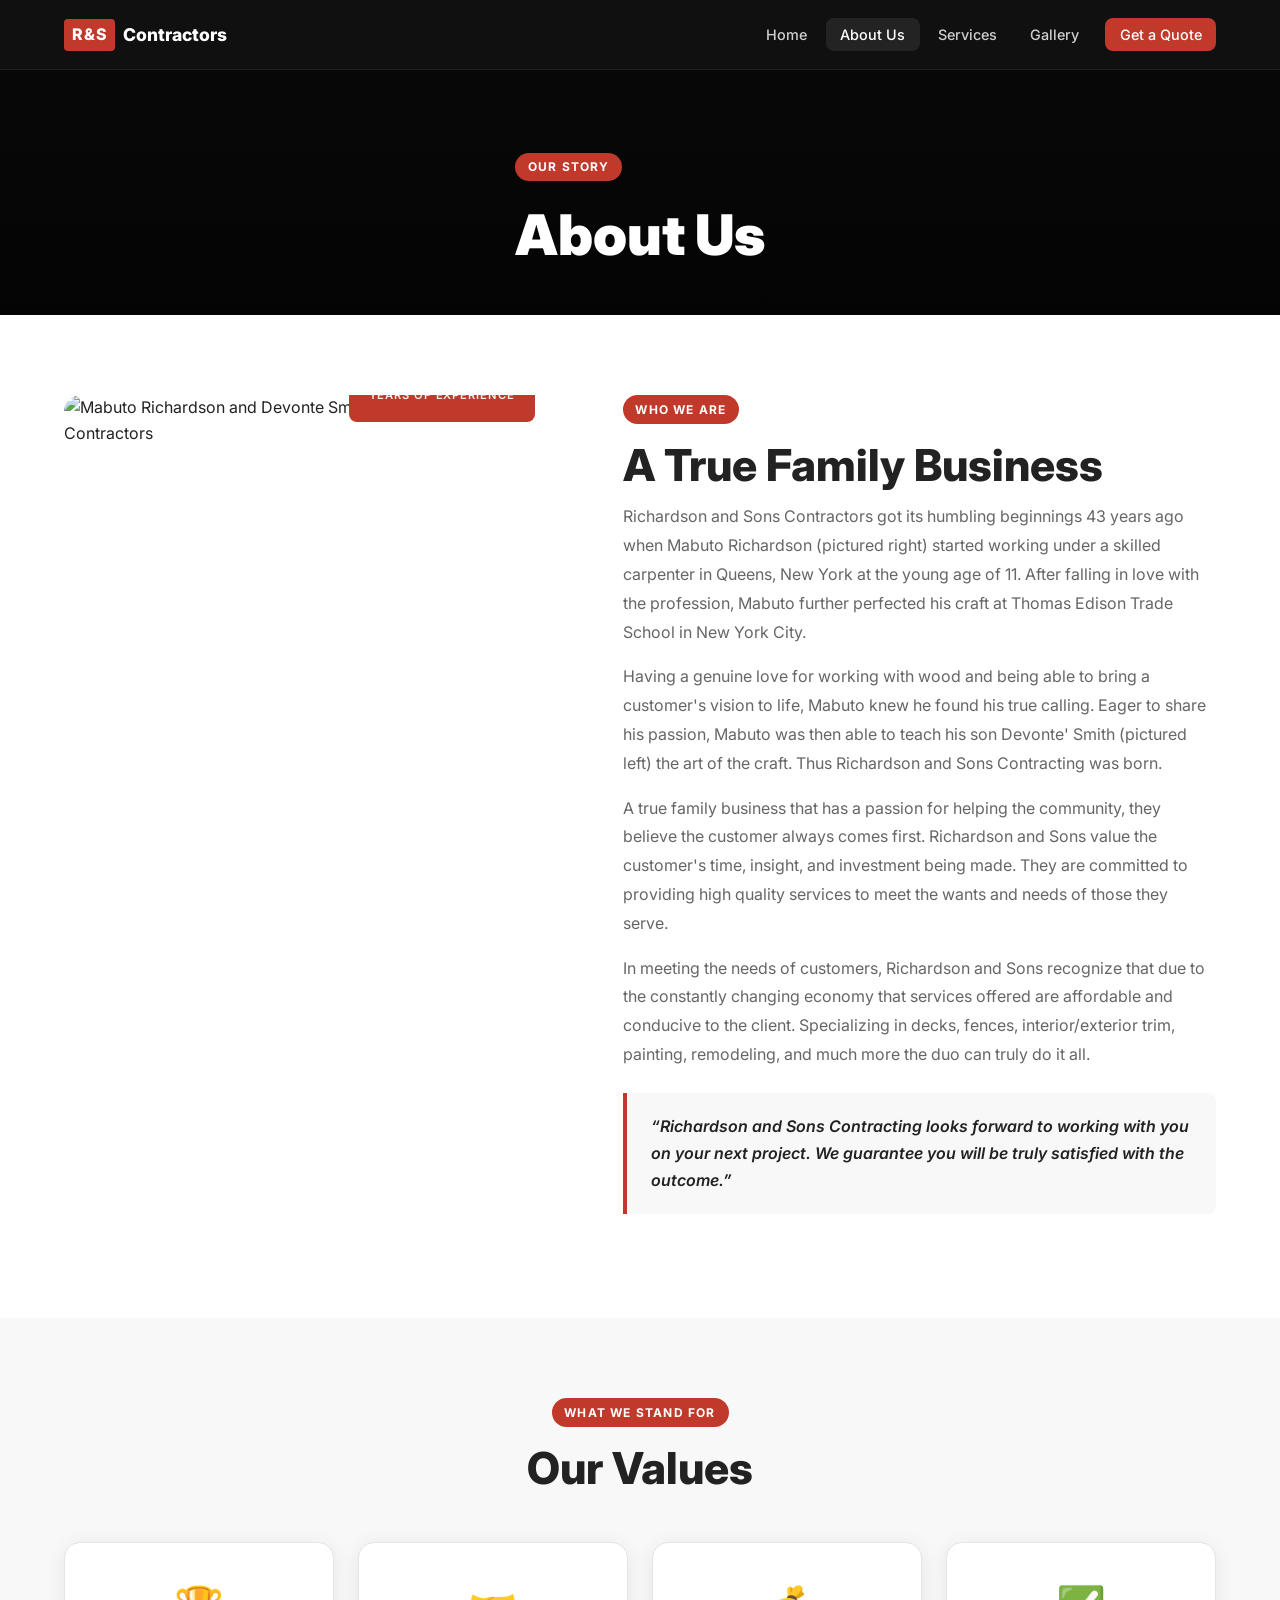
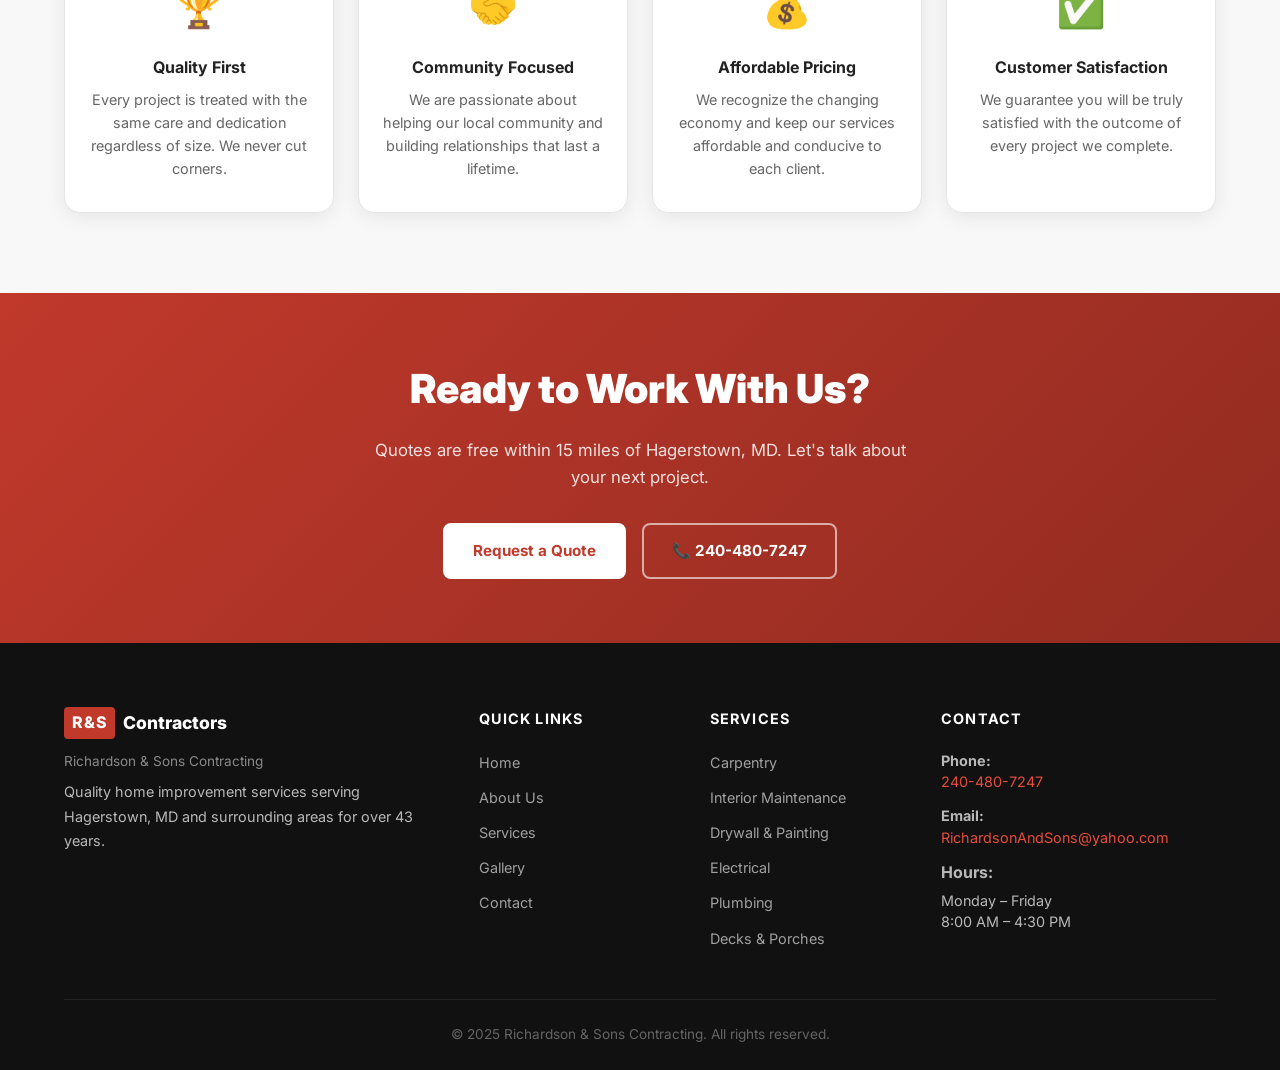
==== about.html @ 8975c7f4 "Add files via upload" ====
<!DOCTYPE html>
<html lang="en">
<head>
  <meta charset="UTF-8">
  <meta name="viewport" content="width=device-width, initial-scale=1.0">
  <meta name="description" content="Learn about Richardson & Sons Contractors - 43 years of trusted craftsmanship in Hagerstown, MD.">
  <title>About Us | Richardson & Sons Contractors</title>
  <link rel="stylesheet" href="css/style.css">
  <link rel="preconnect" href="https://fonts.googleapis.com">
  <link rel="preconnect" href="https://fonts.gstatic.com" crossorigin>
  <link href="https://fonts.googleapis.com/css2?family=Inter:wght@400;500;600;700;800;900&display=swap" rel="stylesheet">
</head>
<body>

  <header class="header" id="header">
    <nav class="nav container">
      <a href="index.html" class="nav__logo">
        <span class="logo-rs">R&amp;S</span>
        <span class="logo-text">Contractors</span>
      </a>
      <ul class="nav__menu" id="nav-menu">
        <li><a href="index.html" class="nav__link">Home</a></li>
        <li><a href="about.html" class="nav__link active">About Us</a></li>
        <li><a href="services.html" class="nav__link">Services</a></li>
        <li><a href="gallery.html" class="nav__link">Gallery</a></li>
        <li><a href="contact.html" class="nav__link nav__cta">Get a Quote</a></li>
      </ul>
      <button class="nav__hamburger" id="nav-toggle" aria-label="Toggle menu">
        <span></span><span></span><span></span>
      </button>
    </nav>
  </header>

  <!-- Page Hero -->
  <section class="page-hero">
    <div class="page-hero__overlay"></div>
    <div class="page-hero__content container">
      <span class="section__tag">Our Story</span>
      <h1 class="page-hero__title">About Us</h1>
    </div>
  </section>

  <!-- About Content -->
  <section class="about section">
    <div class="container">
      <div class="about__grid">
        <div class="about__image-col">
          <div class="about__image-wrapper">
            <img src="images/team.jpg" alt="Mabuto Richardson and Devonte Smith - Richardson & Sons Contractors" loading="lazy">
            <div class="about__image-badge">
              <span class="badge__number">43+</span>
              <span class="badge__label">Years of Experience</span>
            </div>
          </div>
        </div>
        <div class="about__content-col">
          <span class="section__tag">Who We Are</span>
          <h2 class="section__title">A True Family Business</h2>
          <p>Richardson and Sons Contractors got its humbling beginnings 43 years ago when Mabuto Richardson (pictured right) started working under a skilled carpenter in Queens, New York at the young age of 11. After falling in love with the profession, Mabuto further perfected his craft at Thomas Edison Trade School in New York City.</p>
          <p>Having a genuine love for working with wood and being able to bring a customer's vision to life, Mabuto knew he found his true calling. Eager to share his passion, Mabuto was then able to teach his son Devonte' Smith (pictured left) the art of the craft. Thus Richardson and Sons Contracting was born.</p>
          <p>A true family business that has a passion for helping the community, they believe the customer always comes first. Richardson and Sons value the customer's time, insight, and investment being made. They are committed to providing high quality services to meet the wants and needs of those they serve.</p>
          <p>In meeting the needs of customers, Richardson and Sons recognize that due to the constantly changing economy that services offered are affordable and conducive to the client. Specializing in decks, fences, interior/exterior trim, painting, remodeling, and much more the duo can truly do it all.</p>
          <blockquote class="about__quote">
            &ldquo;Richardson and Sons Contracting looks forward to working with you on your next project. We guarantee you will be truly satisfied with the outcome.&rdquo;
          </blockquote>
        </div>
      </div>
    </div>
  </section>

  <!-- Values -->
  <section class="values section section--light">
    <div class="container">
      <div class="section__header">
        <span class="section__tag">What We Stand For</span>
        <h2 class="section__title">Our Values</h2>
      </div>
      <div class="values__grid">
        <div class="value-card">
          <div class="value-card__icon">🏆</div>
          <h3>Quality First</h3>
          <p>Every project is treated with the same care and dedication regardless of size. We never cut corners.</p>
        </div>
        <div class="value-card">
          <div class="value-card__icon">🤝</div>
          <h3>Community Focused</h3>
          <p>We are passionate about helping our local community and building relationships that last a lifetime.</p>
        </div>
        <div class="value-card">
          <div class="value-card__icon">💰</div>
          <h3>Affordable Pricing</h3>
          <p>We recognize the changing economy and keep our services affordable and conducive to each client.</p>
        </div>
        <div class="value-card">
          <div class="value-card__icon">✅</div>
          <h3>Customer Satisfaction</h3>
          <p>We guarantee you will be truly satisfied with the outcome of every project we complete.</p>
        </div>
      </div>
    </div>
  </section>

  <!-- CTA Banner -->
  <section class="cta-banner">
    <div class="container">
      <div class="cta-banner__content">
        <h2 class="cta-banner__title">Ready to Work With Us?</h2>
        <p class="cta-banner__text">Quotes are free within 15 miles of Hagerstown, MD. Let's talk about your next project.</p>
        <div class="cta-banner__actions">
          <a href="contact.html" class="btn btn--white">Request a Quote</a>
          <a href="tel:2404807247" class="btn btn--outline-white">📞 240-480-7247</a>
        </div>
      </div>
    </div>
  </section>

  <footer class="footer">
    <div class="container">
      <div class="footer__grid">
        <div class="footer__brand">
          <a href="index.html" class="nav__logo">
            <span class="logo-rs">R&amp;S</span>
            <span class="logo-text">Contractors</span>
          </a>
          <p class="footer__tagline">Richardson &amp; Sons Contracting</p>
          <p class="footer__desc">Quality home improvement services serving Hagerstown, MD and surrounding areas for over 43 years.</p>
        </div>
        <div class="footer__nav">
          <h4 class="footer__heading">Quick Links</h4>
          <ul>
            <li><a href="index.html">Home</a></li>
            <li><a href="about.html">About Us</a></li>
            <li><a href="services.html">Services</a></li>
            <li><a href="gallery.html">Gallery</a></li>
            <li><a href="contact.html">Contact</a></li>
          </ul>
        </div>
        <div class="footer__services">
          <h4 class="footer__heading">Services</h4>
          <ul>
            <li><a href="services.html#carpentry">Carpentry</a></li>
            <li><a href="services.html#interior">Interior Maintenance</a></li>
            <li><a href="services.html#drywall">Drywall &amp; Painting</a></li>
            <li><a href="services.html#electrical">Electrical</a></li>
            <li><a href="services.html#plumbing">Plumbing</a></li>
            <li><a href="services.html#decks">Decks &amp; Porches</a></li>
          </ul>
        </div>
        <div class="footer__contact">
          <h4 class="footer__heading">Contact</h4>
          <p><strong>Phone:</strong><br><a href="tel:2404807247">240-480-7247</a></p>
          <p><strong>Email:</strong><br><a href="mailto:RichardsonAndSons@yahoo.com">RichardsonAndSons@yahoo.com</a></p>
          <div class="footer__hours">
            <strong>Hours:</strong>
            <p>Monday – Friday<br>8:00 AM – 4:30 PM</p>
          </div>
        </div>
      </div>
      <div class="footer__bottom">
        <p>&copy; 2025 Richardson &amp; Sons Contracting. All rights reserved.</p>
      </div>
    </div>
  </footer>

  <script src="js/main.js"></script>
</body>
</html>
---- css/style.css ----
/* =============================
   R&S Contractors - Main Styles
   ============================= */

/* --- Reset & Base --- */
*, *::before, *::after { box-sizing: border-box; margin: 0; padding: 0; }

:root {
  --color-primary: #c0392b;
  --color-primary-dark: #922b21;
  --color-primary-light: #e74c3c;
  --color-dark: #111111;
  --color-dark-2: #1a1a1a;
  --color-dark-3: #222222;
  --color-mid: #444444;
  --color-light: #f8f8f8;
  --color-white: #ffffff;
  --color-text: #222222;
  --color-text-muted: #666666;
  --color-border: #e5e5e5;
  --font: 'Inter', system-ui, -apple-system, sans-serif;
  --radius: 8px;
  --radius-lg: 16px;
  --shadow: 0 4px 20px rgba(0,0,0,0.08);
  --shadow-lg: 0 8px 40px rgba(0,0,0,0.15);
  --transition: 0.25s ease;
  --container: 1200px;
  --nav-height: 70px;
}

html { scroll-behavior: smooth; font-size: 16px; }

body {
  font-family: var(--font);
  color: var(--color-text);
  background: var(--color-white);
  line-height: 1.6;
  overflow-x: hidden;
}

img { max-width: 100%; height: auto; display: block; }
a { color: inherit; text-decoration: none; }
ul { list-style: none; }

/* --- Container --- */
.container {
  max-width: var(--container);
  margin: 0 auto;
  padding: 0 1.5rem;
}

/* --- Sections --- */
.section { padding: 5rem 0; }
.section--dark { background: var(--color-dark); color: var(--color-white); }
.section--light { background: var(--color-light); }

.section__header { text-align: center; margin-bottom: 3rem; }
.section__tag {
  display: inline-block;
  background: var(--color-primary);
  color: white;
  font-size: 0.75rem;
  font-weight: 700;
  text-transform: uppercase;
  letter-spacing: 0.1em;
  padding: 0.3rem 0.8rem;
  border-radius: 100px;
  margin-bottom: 1rem;
}
.section__title {
  font-size: clamp(1.75rem, 4vw, 2.75rem);
  font-weight: 800;
  line-height: 1.15;
  margin-bottom: 0.75rem;
}
.section--dark .section__title { color: var(--color-white); }
.section__subtitle {
  font-size: 1.1rem;
  color: var(--color-text-muted);
  max-width: 600px;
  margin: 0 auto;
}
.section--dark .section__subtitle { color: rgba(255,255,255,0.65); }

/* --- Buttons --- */
.btn {
  display: inline-flex;
  align-items: center;
  gap: 0.5rem;
  padding: 0.85rem 1.75rem;
  border-radius: var(--radius);
  font-weight: 700;
  font-size: 0.95rem;
  cursor: pointer;
  border: 2px solid transparent;
  transition: all var(--transition);
  text-align: center;
  white-space: nowrap;
}
.btn--primary {
  background: var(--color-primary);
  color: white;
  border-color: var(--color-primary);
}
.btn--primary:hover { background: var(--color-primary-dark); border-color: var(--color-primary-dark); transform: translateY(-2px); }
.btn--secondary {
  background: transparent;
  color: var(--color-text);
  border-color: var(--color-text);
}
.btn--secondary:hover { background: var(--color-text); color: white; }
.btn--outline {
  background: transparent;
  color: white;
  border-color: rgba(255,255,255,0.5);
}
.btn--outline:hover { background: rgba(255,255,255,0.1); border-color: white; }
.btn--outline-white {
  background: transparent;
  color: white;
  border-color: rgba(255,255,255,0.6);
}
.btn--outline-white:hover { background: rgba(255,255,255,0.15); }
.btn--white {
  background: white;
  color: var(--color-primary);
  border-color: white;
}
.btn--white:hover { background: var(--color-light); }
.btn--full { width: 100%; justify-content: center; }

/* =============================
   NAVIGATION
   ============================= */
.header {
  position: fixed;
  top: 0; left: 0; right: 0;
  z-index: 100;
  background: rgba(17,17,17,0.95);
  backdrop-filter: blur(10px);
  border-bottom: 1px solid rgba(255,255,255,0.07);
  height: var(--nav-height);
  transition: background var(--transition);
}
.nav {
  display: flex;
  align-items: center;
  justify-content: space-between;
  height: var(--nav-height);
}
.nav__logo {
  display: flex;
  align-items: center;
  gap: 0.5rem;
  font-weight: 800;
  font-size: 1.1rem;
}
.logo-rs {
  background: var(--color-primary);
  color: white;
  padding: 0.2rem 0.5rem;
  border-radius: 4px;
  font-size: 1rem;
  letter-spacing: 0.05em;
}
.logo-text { color: white; }

.nav__menu {
  display: flex;
  align-items: center;
  gap: 0.25rem;
}
.nav__link {
  color: rgba(255,255,255,0.8);
  font-weight: 500;
  font-size: 0.9rem;
  padding: 0.5rem 0.9rem;
  border-radius: var(--radius);
  transition: all var(--transition);
}
.nav__link:hover, .nav__link.active { color: white; background: rgba(255,255,255,0.08); }
.nav__cta {
  background: var(--color-primary) !important;
  color: white !important;
  margin-left: 0.5rem;
}
.nav__cta:hover { background: var(--color-primary-dark) !important; }

.nav__hamburger {
  display: none;
  flex-direction: column;
  gap: 5px;
  background: none;
  border: none;
  cursor: pointer;
  padding: 0.5rem;
}
.nav__hamburger span {
  display: block;
  width: 24px;
  height: 2px;
  background: white;
  border-radius: 2px;
  transition: all var(--transition);
}
.nav__hamburger.active span:nth-child(1) { transform: translateY(7px) rotate(45deg); }
.nav__hamburger.active span:nth-child(2) { opacity: 0; }
.nav__hamburger.active span:nth-child(3) { transform: translateY(-7px) rotate(-45deg); }

/* =============================
   HERO
   ============================= */
.hero {
  min-height: 100vh;
  position: relative;
  display: flex;
  align-items: center;
  background: url('../images/hero-bg.jpg') center/cover no-repeat;
  background-color: var(--color-dark);
  padding-top: var(--nav-height);
}
.hero__overlay {
  position: absolute; inset: 0;
  background: linear-gradient(135deg, rgba(0,0,0,0.75) 0%, rgba(0,0,0,0.45) 100%);
}
.hero__content {
  position: relative;
  z-index: 1;
  color: white;
  max-width: 720px;
  padding: 4rem 1.5rem;
}
.hero__eyebrow {
  font-size: 0.85rem;
  font-weight: 600;
  text-transform: uppercase;
  letter-spacing: 0.12em;
  color: var(--color-primary-light);
  margin-bottom: 1rem;
}
.hero__title {
  font-size: clamp(2.5rem, 6vw, 5rem);
  font-weight: 900;
  line-height: 1.05;
  margin-bottom: 1.25rem;
  text-shadow: 0 2px 20px rgba(0,0,0,0.5);
}
.hero__subtitle {
  font-size: clamp(1rem, 2vw, 1.25rem);
  color: rgba(255,255,255,0.85);
  margin-bottom: 2rem;
  max-width: 560px;
  line-height: 1.7;
}
.hero__actions { display: flex; gap: 1rem; flex-wrap: wrap; }
.hero__scroll {
  position: absolute;
  bottom: 2rem;
  left: 50%;
  transform: translateX(-50%);
  display: flex;
  flex-direction: column;
  align-items: center;
  gap: 0.5rem;
  color: rgba(255,255,255,0.5);
  font-size: 0.7rem;
  font-weight: 600;
  text-transform: uppercase;
  letter-spacing: 0.1em;
}
.hero__scroll-line {
  width: 1px;
  height: 40px;
  background: rgba(255,255,255,0.3);
  animation: scrollPulse 1.5s ease-in-out infinite;
}
@keyframes scrollPulse {
  0%, 100% { opacity: 0.3; transform: scaleY(1); }
  50% { opacity: 1; transform: scaleY(1.2); }
}

/* =============================
   PAGE HERO
   ============================= */
.page-hero {
  min-height: 35vh;
  position: relative;
  display: flex;
  align-items: flex-end;
  background: url('../images/hero-bg.jpg') center/cover no-repeat;
  background-color: var(--color-dark);
  padding-top: var(--nav-height);
}
.page-hero__overlay {
  position: absolute; inset: 0;
  background: linear-gradient(to bottom, rgba(0,0,0,0.5), rgba(0,0,0,0.75));
}
.page-hero__content {
  position: relative;
  z-index: 1;
  color: white;
  padding: 3rem 1.5rem;
}
.page-hero__title {
  font-size: clamp(2rem, 5vw, 3.5rem);
  font-weight: 900;
  line-height: 1.1;
  margin-top: 0.5rem;
}

/* =============================
   MISSION
   ============================= */
.mission__grid {
  display: grid;
  grid-template-columns: 1fr 1fr;
  gap: 4rem;
  align-items: center;
}
.mission__text {
  font-size: 1.05rem;
  color: var(--color-text-muted);
  margin-bottom: 1.25rem;
  line-height: 1.8;
}
.mission__quote {
  border-left: 4px solid var(--color-primary);
  padding: 1rem 1.5rem;
  margin: 1.5rem 0;
  font-style: italic;
  font-size: 1.1rem;
  font-weight: 600;
  color: var(--color-text);
  background: var(--color-light);
  border-radius: 0 var(--radius) var(--radius) 0;
}
.mission__stats {
  display: grid;
  grid-template-columns: 1fr 1fr;
  gap: 1.5rem;
}
.stat-card {
  background: var(--color-light);
  border-radius: var(--radius-lg);
  padding: 1.75rem 1.5rem;
  text-align: center;
  border: 1px solid var(--color-border);
  transition: all var(--transition);
}
.stat-card:hover { transform: translateY(-4px); box-shadow: var(--shadow); }
.stat-card__number {
  display: block;
  font-size: 2.25rem;
  font-weight: 900;
  color: var(--color-primary);
  line-height: 1;
  margin-bottom: 0.5rem;
}
.stat-card__label {
  font-size: 0.85rem;
  font-weight: 600;
  color: var(--color-text-muted);
  text-transform: uppercase;
  letter-spacing: 0.05em;
}

/* =============================
   SERVICES PREVIEW
   ============================= */
.services__grid {
  display: grid;
  grid-template-columns: repeat(3, 1fr);
  gap: 1.5rem;
  margin-bottom: 2.5rem;
}
.service-card {
  background: rgba(255,255,255,0.05);
  border: 1px solid rgba(255,255,255,0.1);
  border-radius: var(--radius-lg);
  padding: 2rem 1.5rem;
  display: block;
  transition: all var(--transition);
  cursor: pointer;
}
.service-card:hover {
  background: rgba(255,255,255,0.08);
  border-color: var(--color-primary);
  transform: translateY(-4px);
}
.service-card__icon { font-size: 2.5rem; margin-bottom: 1rem; }
.service-card__title {
  font-size: 1.15rem;
  font-weight: 700;
  color: white;
  margin-bottom: 0.5rem;
}
.service-card__desc {
  font-size: 0.9rem;
  color: rgba(255,255,255,0.6);
  line-height: 1.6;
}
.services-preview__cta { text-align: center; margin-top: 1rem; }

/* =============================
   GALLERY PREVIEW
   ============================= */
.gallery-preview__grid {
  display: grid;
  grid-template-columns: 2fr 1fr 1fr;
  grid-template-rows: auto auto;
  gap: 1rem;
  margin-bottom: 2rem;
}
.gallery-item { position: relative; overflow: hidden; border-radius: var(--radius-lg); background: var(--color-light); }
.gallery-item img {
  width: 100%;
  height: 100%;
  object-fit: cover;
  transition: transform 0.4s ease;
  min-height: 200px;
}
.gallery-item:hover img { transform: scale(1.05); }
.gallery-item--large { grid-row: span 2; }
.gallery-item--large img { min-height: 400px; }
.gallery-item__overlay {
  position: absolute; inset: 0;
  background: linear-gradient(to top, rgba(0,0,0,0.6) 0%, transparent 60%);
  display: flex;
  align-items: flex-end;
  padding: 1.25rem;
  opacity: 0;
  transition: opacity var(--transition);
}
.gallery-item:hover .gallery-item__overlay { opacity: 1; }
.gallery-item__overlay span {
  color: white;
  font-weight: 700;
  font-size: 0.95rem;
}
.gallery-preview__cta { text-align: center; }

/* =============================
   CTA BANNER
   ============================= */
.cta-banner {
  background: linear-gradient(135deg, var(--color-primary), var(--color-primary-dark));
  padding: 4rem 0;
}
.cta-banner__content { text-align: center; color: white; }
.cta-banner__title {
  font-size: clamp(1.75rem, 4vw, 2.5rem);
  font-weight: 900;
  margin-bottom: 1rem;
}
.cta-banner__text {
  font-size: 1.05rem;
  color: rgba(255,255,255,0.85);
  margin-bottom: 2rem;
  max-width: 560px;
  margin-left: auto;
  margin-right: auto;
}
.cta-banner__actions { display: flex; gap: 1rem; justify-content: center; flex-wrap: wrap; }

/* =============================
   FOOTER
   ============================= */
.footer {
  background: var(--color-dark);
  color: rgba(255,255,255,0.7);
  padding: 4rem 0 0;
}
.footer__grid {
  display: grid;
  grid-template-columns: 2fr 1fr 1fr 1.5fr;
  gap: 3rem;
  padding-bottom: 3rem;
  border-bottom: 1px solid rgba(255,255,255,0.08);
}
.footer__tagline { color: rgba(255,255,255,0.5); font-size: 0.85rem; margin: 0.75rem 0 0.5rem; }
.footer__desc { font-size: 0.9rem; line-height: 1.7; }
.footer__heading {
  color: white;
  font-weight: 700;
  font-size: 0.9rem;
  text-transform: uppercase;
  letter-spacing: 0.08em;
  margin-bottom: 1.25rem;
}
.footer__nav ul, .footer__services ul {
  display: flex;
  flex-direction: column;
  gap: 0.6rem;
}
.footer__nav a, .footer__services a {
  font-size: 0.9rem;
  color: rgba(255,255,255,0.6);
  transition: color var(--transition);
}
.footer__nav a:hover, .footer__services a:hover { color: white; }
.footer__contact p { font-size: 0.9rem; margin-bottom: 0.75rem; line-height: 1.5; }
.footer__contact a { color: var(--color-primary-light); }
.footer__contact a:hover { text-decoration: underline; }
.footer__hours { margin-top: 0.75rem; }
.footer__hours p { margin-top: 0.25rem; font-size: 0.9rem; }
.footer__bottom {
  padding: 1.5rem 0;
  text-align: center;
  font-size: 0.85rem;
  color: rgba(255,255,255,0.35);
}

/* =============================
   ABOUT PAGE
   ============================= */
.about__grid {
  display: grid;
  grid-template-columns: 1fr 1.2fr;
  gap: 4rem;
  align-items: start;
}
.about__image-wrapper {
  position: relative;
  border-radius: var(--radius-lg);
  overflow: hidden;
}
.about__image-wrapper img {
  width: 100%;
  object-fit: cover;
  border-radius: var(--radius-lg);
}
.about__image-badge {
  position: absolute;
  bottom: 1.5rem;
  right: 1.5rem;
  background: var(--color-primary);
  color: white;
  padding: 1rem 1.25rem;
  border-radius: var(--radius);
  text-align: center;
}
.badge__number { display: block; font-size: 1.75rem; font-weight: 900; line-height: 1; }
.badge__label { font-size: 0.7rem; font-weight: 600; text-transform: uppercase; letter-spacing: 0.08em; opacity: 0.9; }

.about__content-col p {
  font-size: 1rem;
  line-height: 1.8;
  color: var(--color-text-muted);
  margin-bottom: 1rem;
}
.about__quote {
  border-left: 4px solid var(--color-primary);
  padding: 1.25rem 1.5rem;
  margin: 1.5rem 0;
  font-style: italic;
  font-size: 1rem;
  font-weight: 600;
  color: var(--color-text);
  background: var(--color-light);
  border-radius: 0 var(--radius) var(--radius) 0;
  line-height: 1.7;
}

/* Values */
.values__grid {
  display: grid;
  grid-template-columns: repeat(4, 1fr);
  gap: 1.5rem;
}
.value-card {
  background: white;
  border-radius: var(--radius-lg);
  padding: 2rem 1.5rem;
  text-align: center;
  border: 1px solid var(--color-border);
  box-shadow: var(--shadow);
  transition: all var(--transition);
}
.value-card:hover { transform: translateY(-4px); box-shadow: var(--shadow-lg); }
.value-card__icon { font-size: 2.5rem; margin-bottom: 1rem; }
.value-card h3 { font-size: 1rem; font-weight: 700; margin-bottom: 0.5rem; }
.value-card p { font-size: 0.9rem; color: var(--color-text-muted); line-height: 1.6; }

/* =============================
   SERVICES PAGE
   ============================= */
.services-nav {
  padding: 1.5rem 0;
  border-bottom: 1px solid var(--color-border);
  position: sticky;
  top: var(--nav-height);
  z-index: 50;
}
.services-nav__label {
  font-size: 0.8rem;
  font-weight: 700;
  text-transform: uppercase;
  letter-spacing: 0.08em;
  color: var(--color-text-muted);
  margin-bottom: 0.75rem;
}
.services-nav__links {
  display: flex;
  flex-wrap: wrap;
  gap: 0.5rem;
}
.services-nav__link {
  display: inline-flex;
  align-items: center;
  gap: 0.4rem;
  padding: 0.4rem 0.85rem;
  border-radius: 100px;
  border: 1px solid var(--color-border);
  font-size: 0.85rem;
  font-weight: 600;
  color: var(--color-text-muted);
  background: white;
  transition: all var(--transition);
  white-space: nowrap;
}
.services-nav__link:hover {
  background: var(--color-primary);
  border-color: var(--color-primary);
  color: white;
}
.service-section__grid {
  display: grid;
  grid-template-columns: 1fr 1fr;
  gap: 4rem;
  align-items: start;
}
.service-section__grid--reverse { direction: rtl; }
.service-section__grid--reverse > * { direction: ltr; }
.service-section__image { border-radius: var(--radius-lg); overflow: hidden; }
.service-section__image img { width: 100%; object-fit: cover; min-height: 320px; }
.service-section__icon { font-size: 3rem; margin-bottom: 0.75rem; }
.service-section__title {
  font-size: clamp(1.5rem, 3vw, 2.25rem);
  font-weight: 800;
  margin-bottom: 1.5rem;
}
.service-list { display: flex; flex-direction: column; gap: 0.6rem; }
.service-list li {
  display: flex;
  align-items: flex-start;
  gap: 0.75rem;
  font-size: 0.95rem;
  padding: 0.5rem 0;
  border-bottom: 1px solid var(--color-border);
  color: var(--color-text);
}
.service-list li::before {
  content: '✓';
  color: var(--color-primary);
  font-weight: 800;
  font-size: 0.9rem;
  flex-shrink: 0;
  margin-top: 0.1rem;
}
.section--light .service-list li { border-bottom-color: #ddd; }

/* =============================
   GALLERY PAGE
   ============================= */
.gallery__project { margin-bottom: 1rem; }
.gallery__project-title {
  font-size: 1.75rem;
  font-weight: 800;
  margin-bottom: 1.5rem;
  color: var(--color-text);
}
.gallery__stage { margin-bottom: 1.5rem; }
.gallery__stage-label {
  display: inline-block;
  font-size: 0.8rem;
  font-weight: 700;
  text-transform: uppercase;
  letter-spacing: 0.08em;
  padding: 0.3rem 0.8rem;
  border-radius: 100px;
  margin-bottom: 0.75rem;
}
.gallery__stage-label--before { background: #fef3c7; color: #92400e; }
.gallery__stage-label--during { background: #dbeafe; color: #1e40af; }
.gallery__stage-label--after { background: #d1fae5; color: #065f46; }
.gallery__grid { display: grid; gap: 1rem; }
.gallery__grid--3 { grid-template-columns: repeat(3, 1fr); }
.gallery__grid--2 { grid-template-columns: repeat(2, 1fr); }
.gallery__grid--1-center { justify-content: center; max-width: 600px; }
.gallery__grid .gallery-item img {
  width: 100%;
  height: 260px;
  object-fit: cover;
  border-radius: var(--radius);
  transition: transform 0.4s ease;
}
.gallery__grid .gallery-item:hover img { transform: scale(1.03); }
.gallery-item--featured img { height: 340px !important; }
.gallery__divider { height: 1px; background: var(--color-border); margin: 3rem 0; }
.gallery-item__label {
  position: absolute;
  top: 0.75rem;
  left: 0.75rem;
  font-size: 0.75rem;
  font-weight: 700;
  text-transform: uppercase;
  letter-spacing: 0.07em;
  padding: 0.3rem 0.7rem;
  border-radius: 100px;
  z-index: 2;
}
.gallery-item__label--before { background: #fef3c7; color: #92400e; }
.gallery-item__label--during { background: #dbeafe; color: #1e40af; }
.gallery-item__label--after { background: #d1fae5; color: #065f46; }

/* =============================
   CONTACT PAGE
   ============================= */
.contact__grid {
  display: grid;
  grid-template-columns: 1fr 1.1fr;
  gap: 4rem;
  align-items: start;
}
.contact__intro {
  font-size: 1.05rem;
  color: var(--color-text-muted);
  margin-bottom: 2rem;
  line-height: 1.7;
}
.contact__details { display: flex; flex-direction: column; gap: 1.25rem; margin-bottom: 2rem; }
.contact-detail {
  display: flex;
  align-items: flex-start;
  gap: 1rem;
  padding: 1rem;
  background: var(--color-light);
  border-radius: var(--radius);
}
.contact-detail__icon { font-size: 1.5rem; flex-shrink: 0; }
.contact-detail__text { display: flex; flex-direction: column; gap: 0.2rem; }
.contact-detail__text strong { font-size: 0.85rem; text-transform: uppercase; letter-spacing: 0.05em; color: var(--color-text-muted); }
.contact-detail__text a, .contact-detail__text span { font-size: 1rem; font-weight: 600; }
.contact-detail__text a { color: var(--color-primary); }
.contact__quote-note {
  display: flex;
  gap: 0.75rem;
  padding: 1rem 1.25rem;
  background: #fef9f0;
  border: 1px solid #fde68a;
  border-radius: var(--radius);
  font-size: 0.9rem;
  line-height: 1.6;
}
.quote-note__icon { font-size: 1.25rem; flex-shrink: 0; }
.contact__form-card {
  background: white;
  border-radius: var(--radius-lg);
  padding: 2.5rem;
  box-shadow: var(--shadow-lg);
  border: 1px solid var(--color-border);
}
.contact__form-title {
  font-size: 1.5rem;
  font-weight: 800;
  margin-bottom: 0.5rem;
}
.contact__form-subtitle { color: var(--color-text-muted); font-size: 0.9rem; margin-bottom: 1.75rem; }
.contact-form { display: flex; flex-direction: column; gap: 1.25rem; }
.form-group { display: flex; flex-direction: column; gap: 0.4rem; }
.form-row { display: grid; grid-template-columns: 1fr 1fr; gap: 1rem; }
.form-label { font-size: 0.85rem; font-weight: 600; color: var(--color-text); }
.form-input {
  padding: 0.75rem 1rem;
  border: 1.5px solid var(--color-border);
  border-radius: var(--radius);
  font-size: 0.95rem;
  font-family: var(--font);
  transition: border-color var(--transition);
  color: var(--color-text);
  background: white;
}
.form-input:focus { outline: none; border-color: var(--color-primary); box-shadow: 0 0 0 3px rgba(192,57,43,0.1); }
.form-select { cursor: pointer; appearance: none; background-image: url("data:image/svg+xml,%3Csvg xmlns='http://www.w3.org/2000/svg' width='12' height='12' viewBox='0 0 24 24'%3E%3Cpath d='M7 10l5 5 5-5z' fill='%23666'/%3E%3C/svg%3E"); background-repeat: no-repeat; background-position: right 1rem center; }
.form-textarea { resize: vertical; min-height: 100px; }

/* =============================
   RESPONSIVE
   ============================= */
@media (max-width: 1024px) {
  .mission__grid { grid-template-columns: 1fr; gap: 3rem; }
  .about__grid { grid-template-columns: 1fr; }
  .values__grid { grid-template-columns: repeat(2, 1fr); }
  .footer__grid { grid-template-columns: 1fr 1fr; gap: 2rem; }
  .services__grid { grid-template-columns: repeat(2, 1fr); }
  .gallery-preview__grid { grid-template-columns: 1fr 1fr; }
  .gallery-item--large { grid-row: auto; }
  .gallery-item--large img { min-height: 250px; }
}

@media (max-width: 768px) {
  :root { --nav-height: 64px; }
  .section { padding: 3.5rem 0; }

  .nav__menu {
    position: fixed;
    top: var(--nav-height); left: 0; right: 0;
    background: rgba(17,17,17,0.98);
    flex-direction: column;
    gap: 0;
    padding: 1rem 1.5rem 2rem;
    transform: translateY(-110%);
    transition: transform 0.35s ease;
    border-top: 1px solid rgba(255,255,255,0.08);
  }
  .nav__menu.open { transform: translateY(0); }
  .nav__link { width: 100%; padding: 0.85rem 1rem; font-size: 1rem; }
  .nav__cta { margin-left: 0; margin-top: 0.5rem; text-align: center; justify-content: center; }
  .nav__hamburger { display: flex; }

  .hero__content { max-width: 100%; }
  .hero__actions { flex-direction: column; }
  .hero__actions .btn { text-align: center; justify-content: center; }

  .services__grid { grid-template-columns: 1fr; }
  .gallery-preview__grid { grid-template-columns: 1fr; }
  .service-section__grid { grid-template-columns: 1fr; }
  .service-section__grid--reverse { direction: ltr; }
  .services-nav { position: static; overflow-x: auto; }
  .services-nav__links { flex-wrap: nowrap; overflow-x: auto; padding-bottom: 0.5rem; }
  .contact__grid { grid-template-columns: 1fr; }
  .about__grid { grid-template-columns: 1fr; }
  .gallery__grid--3 { grid-template-columns: 1fr 1fr; }
  .gallery__grid--2 { grid-template-columns: 1fr; }
  .values__grid { grid-template-columns: 1fr 1fr; }
  .mission__stats { grid-template-columns: 1fr 1fr; }
  .footer__grid { grid-template-columns: 1fr 1fr; }
  .form-row { grid-template-columns: 1fr; }
  .contact__form-card { padding: 1.75rem 1.25rem; }
  .cta-banner__actions { flex-direction: column; align-items: center; }
}

@media (max-width: 480px) {
  .section__title { font-size: 1.6rem; }
  .gallery__grid--3 { grid-template-columns: 1fr; }
  .values__grid { grid-template-columns: 1fr; }
  .footer__grid { grid-template-columns: 1fr; }
  .mission__stats { grid-template-columns: 1fr 1fr; }
}

/* =============================
   UTILITY ANIMATIONS
   ============================= */
@media (prefers-reduced-motion: no-preference) {
  .fade-in {
    opacity: 0;
    transform: translateY(20px);
    transition: opacity 0.6s ease, transform 0.6s ease;
  }
  .fade-in.visible {
    opacity: 1;
    transform: translateY(0);
  }
}
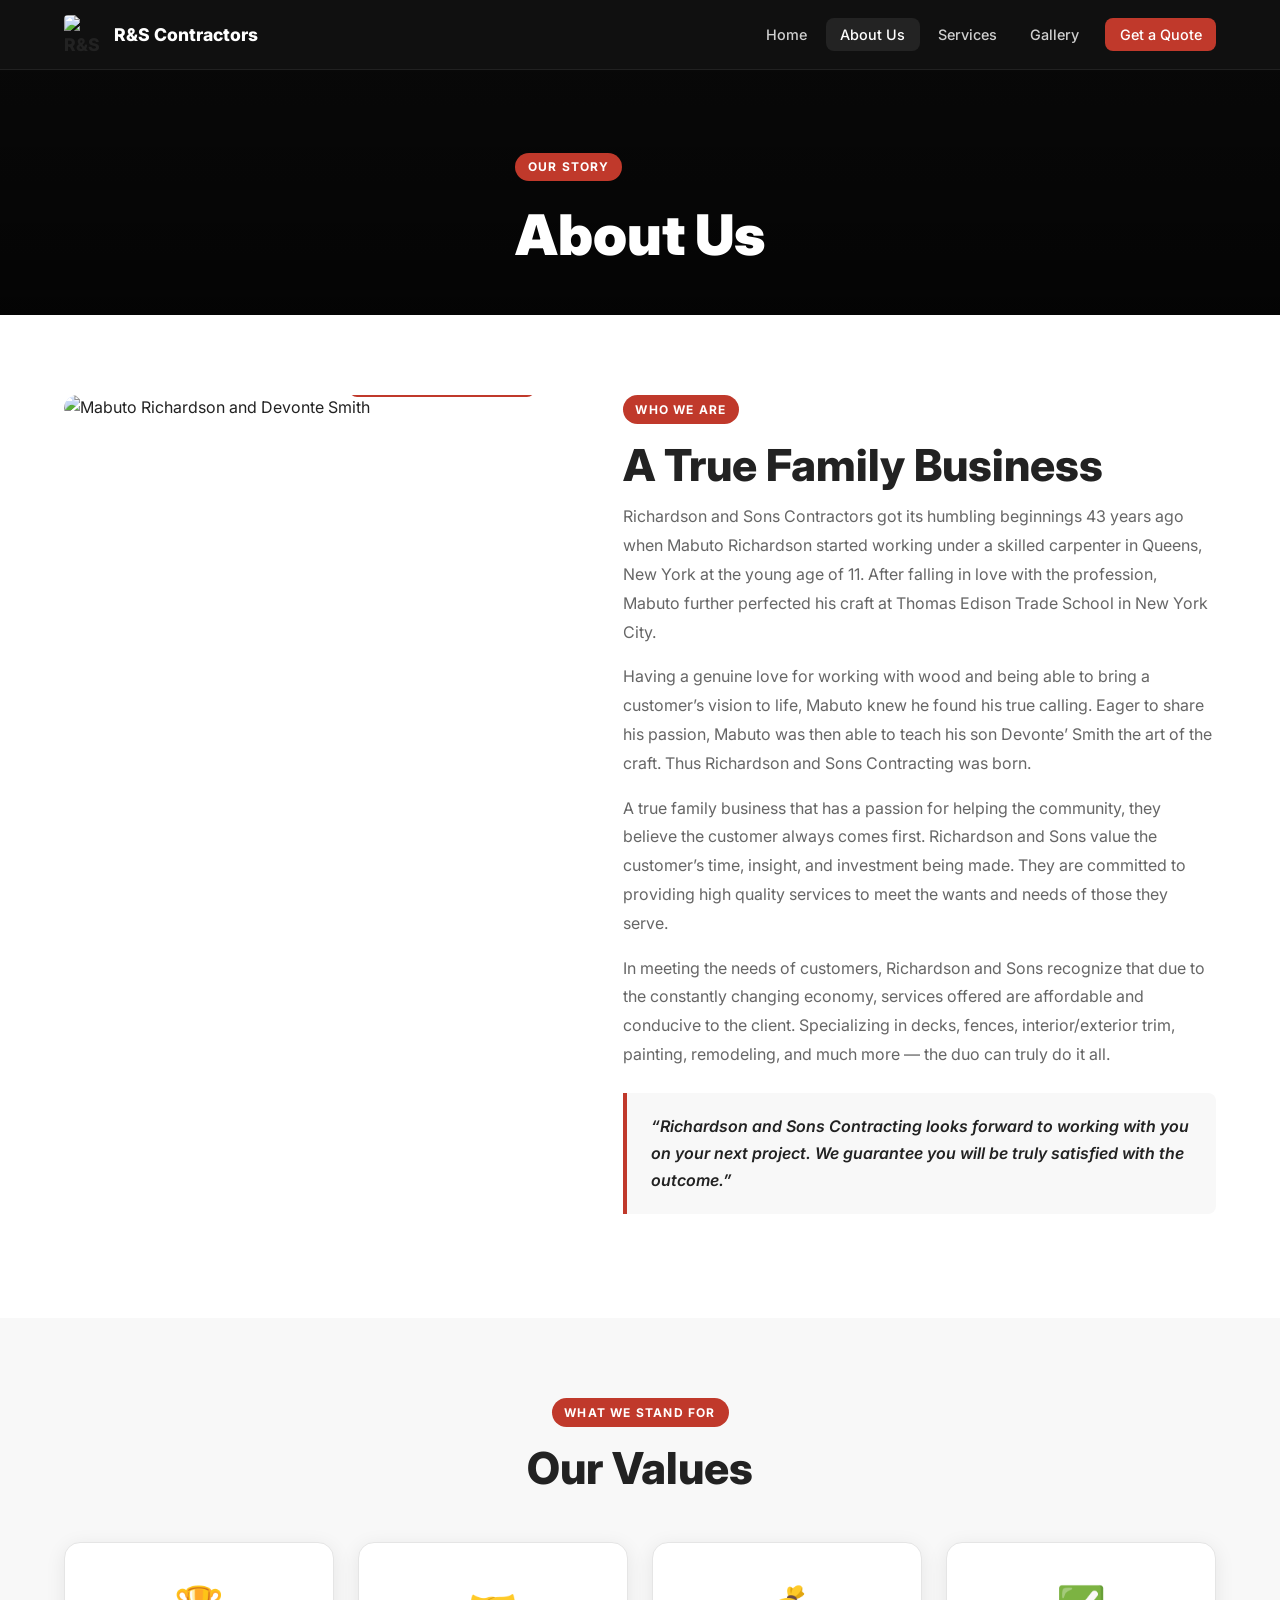
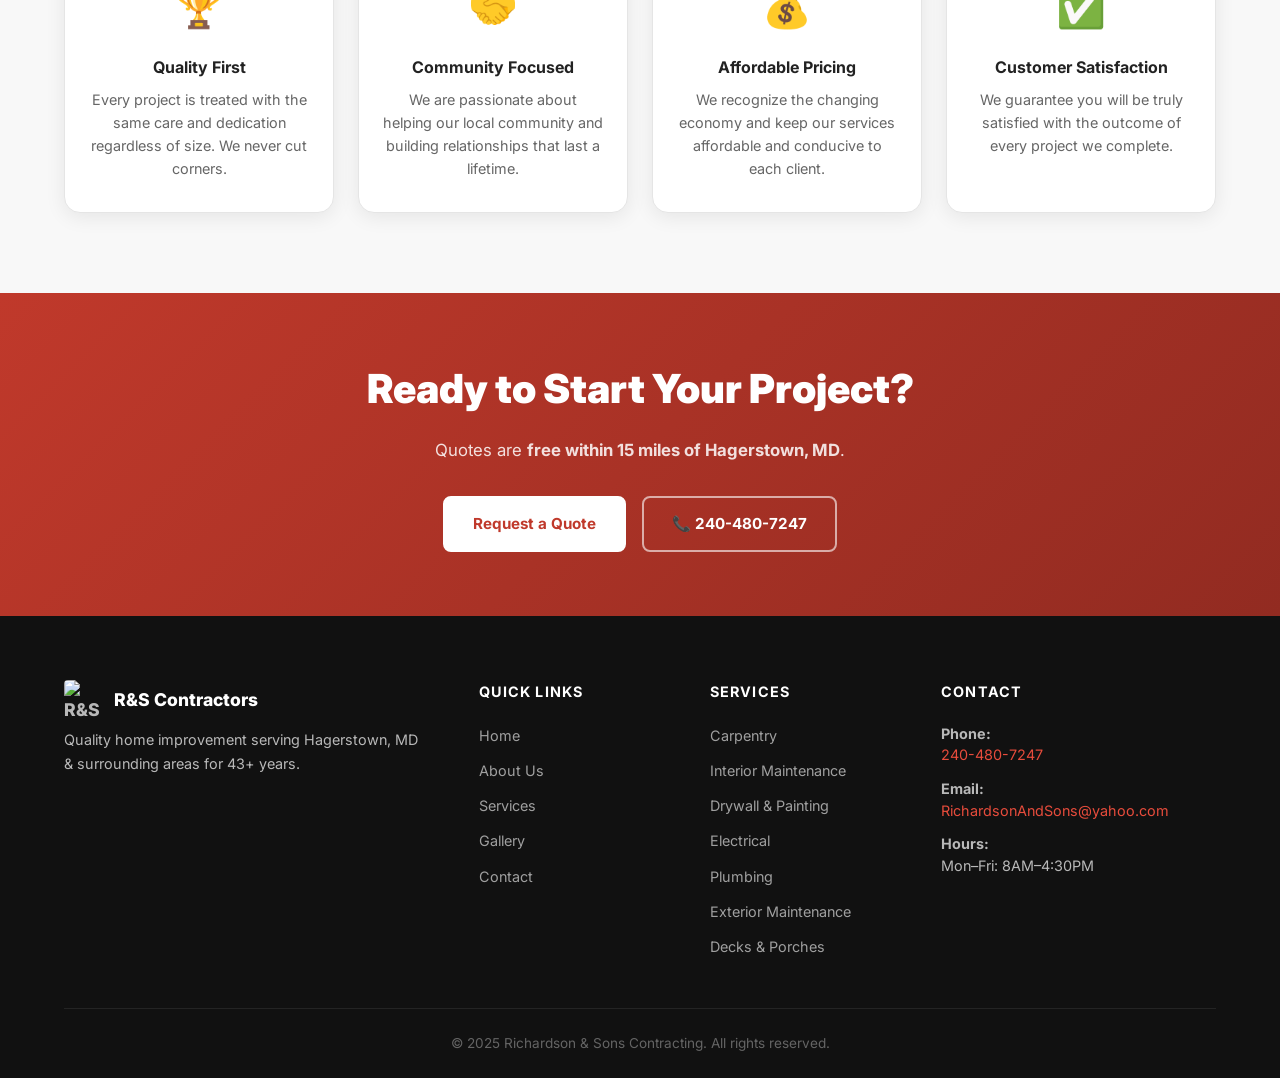
==== commit c4c472e4: "Add files via upload" ====
--- a/about.html
+++ b/about.html
@@ -11,12 +11,11 @@
   <link href="https://fonts.googleapis.com/css2?family=Inter:wght@400;500;600;700;800;900&display=swap" rel="stylesheet">
 </head>
 <body>
-
   <header class="header" id="header">
     <nav class="nav container">
       <a href="index.html" class="nav__logo">
-        <span class="logo-rs">R&amp;S</span>
-        <span class="logo-text">Contractors</span>
+        <img src="https://lh3.googleusercontent.com/sitesv/AA5AbUAFT99tJHUBON7bnLKGSyRRnC-hgHHC0fGgb5TIWQOvd4Y8LiCoKUPbqnejHR2A7XwPrjCLIhzZGyOz2mHUZJaOZaVQX6I9s0nLk_oSkyygWYM5lHu0TF5UVl8Ro8L2fCy88fMLeZf9lKJCNC4jeW4-Hd8YTACdNSyidzrJWbQTVSr5PvQKKilkjZk=w200" alt="R&S Contractors Logo" class="logo-img">
+        <span class="logo-text">R&amp;S Contractors</span>
       </a>
       <ul class="nav__menu" id="nav-menu">
         <li><a href="index.html" class="nav__link">Home</a></li>
@@ -30,138 +29,61 @@
       </button>
     </nav>
   </header>
-
-  <!-- Page Hero -->
-  <section class="page-hero">
+  <section class="page-hero" style="background-image:url('https://lh3.googleusercontent.com/sitesv/[base64]w1200')">
     <div class="page-hero__overlay"></div>
-    <div class="page-hero__content container">
-      <span class="section__tag">Our Story</span>
-      <h1 class="page-hero__title">About Us</h1>
-    </div>
+    <div class="page-hero__content container"><span class="section__tag">Our Story</span><h1 class="page-hero__title">About Us</h1></div>
   </section>
-
-  <!-- About Content -->
   <section class="about section">
     <div class="container">
       <div class="about__grid">
         <div class="about__image-col">
           <div class="about__image-wrapper">
-            <img src="images/team.jpg" alt="Mabuto Richardson and Devonte Smith - Richardson & Sons Contractors" loading="lazy">
-            <div class="about__image-badge">
-              <span class="badge__number">43+</span>
-              <span class="badge__label">Years of Experience</span>
-            </div>
+            <img src="https://lh3.googleusercontent.com/sitesv/[base64]w2000" alt="Mabuto Richardson and Devonte Smith" loading="lazy">
+            <div class="about__image-badge"><span class="badge__number">43+</span><span class="badge__label">Years of Experience</span></div>
           </div>
         </div>
         <div class="about__content-col">
           <span class="section__tag">Who We Are</span>
           <h2 class="section__title">A True Family Business</h2>
-          <p>Richardson and Sons Contractors got its humbling beginnings 43 years ago when Mabuto Richardson (pictured right) started working under a skilled carpenter in Queens, New York at the young age of 11. After falling in love with the profession, Mabuto further perfected his craft at Thomas Edison Trade School in New York City.</p>
-          <p>Having a genuine love for working with wood and being able to bring a customer's vision to life, Mabuto knew he found his true calling. Eager to share his passion, Mabuto was then able to teach his son Devonte' Smith (pictured left) the art of the craft. Thus Richardson and Sons Contracting was born.</p>
-          <p>A true family business that has a passion for helping the community, they believe the customer always comes first. Richardson and Sons value the customer's time, insight, and investment being made. They are committed to providing high quality services to meet the wants and needs of those they serve.</p>
-          <p>In meeting the needs of customers, Richardson and Sons recognize that due to the constantly changing economy that services offered are affordable and conducive to the client. Specializing in decks, fences, interior/exterior trim, painting, remodeling, and much more the duo can truly do it all.</p>
-          <blockquote class="about__quote">
-            &ldquo;Richardson and Sons Contracting looks forward to working with you on your next project. We guarantee you will be truly satisfied with the outcome.&rdquo;
-          </blockquote>
+          <p>Richardson and Sons Contractors got its humbling beginnings 43 years ago when Mabuto Richardson started working under a skilled carpenter in Queens, New York at the young age of 11. After falling in love with the profession, Mabuto further perfected his craft at Thomas Edison Trade School in New York City.</p>
+          <p>Having a genuine love for working with wood and being able to bring a customer&rsquo;s vision to life, Mabuto knew he found his true calling. Eager to share his passion, Mabuto was then able to teach his son Devonte&rsquo; Smith the art of the craft. Thus Richardson and Sons Contracting was born.</p>
+          <p>A true family business that has a passion for helping the community, they believe the customer always comes first. Richardson and Sons value the customer&rsquo;s time, insight, and investment being made. They are committed to providing high quality services to meet the wants and needs of those they serve.</p>
+          <p>In meeting the needs of customers, Richardson and Sons recognize that due to the constantly changing economy, services offered are affordable and conducive to the client. Specializing in decks, fences, interior/exterior trim, painting, remodeling, and much more &mdash; the duo can truly do it all.</p>
+          <blockquote class="about__quote">&ldquo;Richardson and Sons Contracting looks forward to working with you on your next project. We guarantee you will be truly satisfied with the outcome.&rdquo;</blockquote>
         </div>
       </div>
     </div>
   </section>
-
-  <!-- Values -->
   <section class="values section section--light">
     <div class="container">
-      <div class="section__header">
-        <span class="section__tag">What We Stand For</span>
-        <h2 class="section__title">Our Values</h2>
-      </div>
+      <div class="section__header"><span class="section__tag">What We Stand For</span><h2 class="section__title">Our Values</h2></div>
       <div class="values__grid">
-        <div class="value-card">
-          <div class="value-card__icon">🏆</div>
-          <h3>Quality First</h3>
-          <p>Every project is treated with the same care and dedication regardless of size. We never cut corners.</p>
-        </div>
-        <div class="value-card">
-          <div class="value-card__icon">🤝</div>
-          <h3>Community Focused</h3>
-          <p>We are passionate about helping our local community and building relationships that last a lifetime.</p>
-        </div>
-        <div class="value-card">
-          <div class="value-card__icon">💰</div>
-          <h3>Affordable Pricing</h3>
-          <p>We recognize the changing economy and keep our services affordable and conducive to each client.</p>
-        </div>
-        <div class="value-card">
-          <div class="value-card__icon">✅</div>
-          <h3>Customer Satisfaction</h3>
-          <p>We guarantee you will be truly satisfied with the outcome of every project we complete.</p>
-        </div>
+        <div class="value-card"><div class="value-card__icon">&#127942;</div><h3>Quality First</h3><p>Every project is treated with the same care and dedication regardless of size. We never cut corners.</p></div>
+        <div class="value-card"><div class="value-card__icon">&#129309;</div><h3>Community Focused</h3><p>We are passionate about helping our local community and building relationships that last a lifetime.</p></div>
+        <div class="value-card"><div class="value-card__icon">&#128176;</div><h3>Affordable Pricing</h3><p>We recognize the changing economy and keep our services affordable and conducive to each client.</p></div>
+        <div class="value-card"><div class="value-card__icon">&#9989;</div><h3>Customer Satisfaction</h3><p>We guarantee you will be truly satisfied with the outcome of every project we complete.</p></div>
       </div>
     </div>
   </section>
-
-  <!-- CTA Banner -->
-  <section class="cta-banner">
-    <div class="container">
-      <div class="cta-banner__content">
-        <h2 class="cta-banner__title">Ready to Work With Us?</h2>
-        <p class="cta-banner__text">Quotes are free within 15 miles of Hagerstown, MD. Let's talk about your next project.</p>
-        <div class="cta-banner__actions">
-          <a href="contact.html" class="btn btn--white">Request a Quote</a>
-          <a href="tel:2404807247" class="btn btn--outline-white">📞 240-480-7247</a>
-        </div>
-      </div>
-    </div>
-  </section>
-
+  <section class="cta-banner"><div class="container"><div class="cta-banner__content">
+    <h2 class="cta-banner__title">Ready to Start Your Project?</h2>
+    <p class="cta-banner__text">Quotes are <strong>free within 15 miles of Hagerstown, MD</strong>.</p>
+    <div class="cta-banner__actions"><a href="contact.html" class="btn btn--white">Request a Quote</a><a href="tel:2404807247" class="btn btn--outline-white">&#128222; 240-480-7247</a></div>
+  </div></div></section>
   <footer class="footer">
     <div class="container">
       <div class="footer__grid">
         <div class="footer__brand">
-          <a href="index.html" class="nav__logo">
-            <span class="logo-rs">R&amp;S</span>
-            <span class="logo-text">Contractors</span>
-          </a>
-          <p class="footer__tagline">Richardson &amp; Sons Contracting</p>
-          <p class="footer__desc">Quality home improvement services serving Hagerstown, MD and surrounding areas for over 43 years.</p>
+          <a href="index.html" class="nav__logo"><img src="https://lh3.googleusercontent.com/sitesv/AA5AbUAFT99tJHUBON7bnLKGSyRRnC-hgHHC0fGgb5TIWQOvd4Y8LiCoKUPbqnejHR2A7XwPrjCLIhzZGyOz2mHUZJaOZaVQX6I9s0nLk_oSkyygWYM5lHu0TF5UVl8Ro8L2fCy88fMLeZf9lKJCNC4jeW4-Hd8YTACdNSyidzrJWbQTVSr5PvQKKilkjZk=w200" alt="R&S Logo" class="logo-img"><span class="logo-text">R&amp;S Contractors</span></a>
+          <p class="footer__desc">Quality home improvement serving Hagerstown, MD &amp; surrounding areas for 43+ years.</p>
         </div>
-        <div class="footer__nav">
-          <h4 class="footer__heading">Quick Links</h4>
-          <ul>
-            <li><a href="index.html">Home</a></li>
-            <li><a href="about.html">About Us</a></li>
-            <li><a href="services.html">Services</a></li>
-            <li><a href="gallery.html">Gallery</a></li>
-            <li><a href="contact.html">Contact</a></li>
-          </ul>
-        </div>
-        <div class="footer__services">
-          <h4 class="footer__heading">Services</h4>
-          <ul>
-            <li><a href="services.html#carpentry">Carpentry</a></li>
-            <li><a href="services.html#interior">Interior Maintenance</a></li>
-            <li><a href="services.html#drywall">Drywall &amp; Painting</a></li>
-            <li><a href="services.html#electrical">Electrical</a></li>
-            <li><a href="services.html#plumbing">Plumbing</a></li>
-            <li><a href="services.html#decks">Decks &amp; Porches</a></li>
-          </ul>
-        </div>
-        <div class="footer__contact">
-          <h4 class="footer__heading">Contact</h4>
-          <p><strong>Phone:</strong><br><a href="tel:2404807247">240-480-7247</a></p>
-          <p><strong>Email:</strong><br><a href="mailto:RichardsonAndSons@yahoo.com">RichardsonAndSons@yahoo.com</a></p>
-          <div class="footer__hours">
-            <strong>Hours:</strong>
-            <p>Monday – Friday<br>8:00 AM – 4:30 PM</p>
-          </div>
-        </div>
+        <div class="footer__nav"><h4 class="footer__heading">Quick Links</h4><ul><li><a href="index.html">Home</a></li><li><a href="about.html">About Us</a></li><li><a href="services.html">Services</a></li><li><a href="gallery.html">Gallery</a></li><li><a href="contact.html">Contact</a></li></ul></div>
+        <div class="footer__services"><h4 class="footer__heading">Services</h4><ul><li><a href="services.html#carpentry">Carpentry</a></li><li><a href="services.html#interior">Interior Maintenance</a></li><li><a href="services.html#drywall">Drywall &amp; Painting</a></li><li><a href="services.html#electrical">Electrical</a></li><li><a href="services.html#plumbing">Plumbing</a></li><li><a href="services.html#exterior">Exterior Maintenance</a></li><li><a href="services.html#decks">Decks &amp; Porches</a></li></ul></div>
+        <div class="footer__contact"><h4 class="footer__heading">Contact</h4><p><strong>Phone:</strong><br><a href="tel:2404807247">240-480-7247</a></p><p><strong>Email:</strong><br><a href="mailto:RichardsonAndSons@yahoo.com">RichardsonAndSons@yahoo.com</a></p><p><strong>Hours:</strong><br>Mon&ndash;Fri: 8AM&ndash;4:30PM</p></div>
       </div>
-      <div class="footer__bottom">
-        <p>&copy; 2025 Richardson &amp; Sons Contracting. All rights reserved.</p>
-      </div>
+      <div class="footer__bottom"><p>&copy; 2025 Richardson &amp; Sons Contracting. All rights reserved.</p></div>
     </div>
   </footer>
-
   <script src="js/main.js"></script>
 </body>
 </html>
--- a/css/style.css
+++ b/css/style.css
@@ -1,864 +1,186 @@
 /* =============================
    R&S Contractors - Main Styles
    ============================= */
-
-/* --- Reset & Base --- */
-*, *::before, *::after { box-sizing: border-box; margin: 0; padding: 0; }
-
-:root {
-  --color-primary: #c0392b;
-  --color-primary-dark: #922b21;
-  --color-primary-light: #e74c3c;
-  --color-dark: #111111;
-  --color-dark-2: #1a1a1a;
-  --color-dark-3: #222222;
-  --color-mid: #444444;
-  --color-light: #f8f8f8;
-  --color-white: #ffffff;
-  --color-text: #222222;
-  --color-text-muted: #666666;
-  --color-border: #e5e5e5;
-  --font: 'Inter', system-ui, -apple-system, sans-serif;
-  --radius: 8px;
-  --radius-lg: 16px;
-  --shadow: 0 4px 20px rgba(0,0,0,0.08);
-  --shadow-lg: 0 8px 40px rgba(0,0,0,0.15);
-  --transition: 0.25s ease;
-  --container: 1200px;
-  --nav-height: 70px;
-}
-
-html { scroll-behavior: smooth; font-size: 16px; }
-
-body {
-  font-family: var(--font);
-  color: var(--color-text);
-  background: var(--color-white);
-  line-height: 1.6;
-  overflow-x: hidden;
-}
-
-img { max-width: 100%; height: auto; display: block; }
-a { color: inherit; text-decoration: none; }
-ul { list-style: none; }
-
-/* --- Container --- */
-.container {
-  max-width: var(--container);
-  margin: 0 auto;
-  padding: 0 1.5rem;
-}
-
-/* --- Sections --- */
-.section { padding: 5rem 0; }
-.section--dark { background: var(--color-dark); color: var(--color-white); }
-.section--light { background: var(--color-light); }
-
-.section__header { text-align: center; margin-bottom: 3rem; }
-.section__tag {
-  display: inline-block;
-  background: var(--color-primary);
-  color: white;
-  font-size: 0.75rem;
-  font-weight: 700;
-  text-transform: uppercase;
-  letter-spacing: 0.1em;
-  padding: 0.3rem 0.8rem;
-  border-radius: 100px;
-  margin-bottom: 1rem;
-}
-.section__title {
-  font-size: clamp(1.75rem, 4vw, 2.75rem);
-  font-weight: 800;
-  line-height: 1.15;
-  margin-bottom: 0.75rem;
-}
-.section--dark .section__title { color: var(--color-white); }
-.section__subtitle {
-  font-size: 1.1rem;
-  color: var(--color-text-muted);
-  max-width: 600px;
-  margin: 0 auto;
-}
-.section--dark .section__subtitle { color: rgba(255,255,255,0.65); }
-
-/* --- Buttons --- */
-.btn {
-  display: inline-flex;
-  align-items: center;
-  gap: 0.5rem;
-  padding: 0.85rem 1.75rem;
-  border-radius: var(--radius);
-  font-weight: 700;
-  font-size: 0.95rem;
-  cursor: pointer;
-  border: 2px solid transparent;
-  transition: all var(--transition);
-  text-align: center;
-  white-space: nowrap;
-}
-.btn--primary {
-  background: var(--color-primary);
-  color: white;
-  border-color: var(--color-primary);
-}
-.btn--primary:hover { background: var(--color-primary-dark); border-color: var(--color-primary-dark); transform: translateY(-2px); }
-.btn--secondary {
-  background: transparent;
-  color: var(--color-text);
-  border-color: var(--color-text);
-}
-.btn--secondary:hover { background: var(--color-text); color: white; }
-.btn--outline {
-  background: transparent;
-  color: white;
-  border-color: rgba(255,255,255,0.5);
-}
-.btn--outline:hover { background: rgba(255,255,255,0.1); border-color: white; }
-.btn--outline-white {
-  background: transparent;
-  color: white;
-  border-color: rgba(255,255,255,0.6);
-}
-.btn--outline-white:hover { background: rgba(255,255,255,0.15); }
-.btn--white {
-  background: white;
-  color: var(--color-primary);
-  border-color: white;
-}
-.btn--white:hover { background: var(--color-light); }
-.btn--full { width: 100%; justify-content: center; }
-
-/* =============================
-   NAVIGATION
-   ============================= */
-.header {
-  position: fixed;
-  top: 0; left: 0; right: 0;
-  z-index: 100;
-  background: rgba(17,17,17,0.95);
-  backdrop-filter: blur(10px);
-  border-bottom: 1px solid rgba(255,255,255,0.07);
-  height: var(--nav-height);
-  transition: background var(--transition);
-}
-.nav {
-  display: flex;
-  align-items: center;
-  justify-content: space-between;
-  height: var(--nav-height);
-}
-.nav__logo {
-  display: flex;
-  align-items: center;
-  gap: 0.5rem;
-  font-weight: 800;
-  font-size: 1.1rem;
-}
-.logo-rs {
-  background: var(--color-primary);
-  color: white;
-  padding: 0.2rem 0.5rem;
-  border-radius: 4px;
-  font-size: 1rem;
-  letter-spacing: 0.05em;
-}
-.logo-text { color: white; }
-
-.nav__menu {
-  display: flex;
-  align-items: center;
-  gap: 0.25rem;
-}
-.nav__link {
-  color: rgba(255,255,255,0.8);
-  font-weight: 500;
-  font-size: 0.9rem;
-  padding: 0.5rem 0.9rem;
-  border-radius: var(--radius);
-  transition: all var(--transition);
-}
-.nav__link:hover, .nav__link.active { color: white; background: rgba(255,255,255,0.08); }
-.nav__cta {
-  background: var(--color-primary) !important;
-  color: white !important;
-  margin-left: 0.5rem;
-}
-.nav__cta:hover { background: var(--color-primary-dark) !important; }
-
-.nav__hamburger {
-  display: none;
-  flex-direction: column;
-  gap: 5px;
-  background: none;
-  border: none;
-  cursor: pointer;
-  padding: 0.5rem;
-}
-.nav__hamburger span {
-  display: block;
-  width: 24px;
-  height: 2px;
-  background: white;
-  border-radius: 2px;
-  transition: all var(--transition);
-}
-.nav__hamburger.active span:nth-child(1) { transform: translateY(7px) rotate(45deg); }
-.nav__hamburger.active span:nth-child(2) { opacity: 0; }
-.nav__hamburger.active span:nth-child(3) { transform: translateY(-7px) rotate(-45deg); }
-
-/* =============================
-   HERO
-   ============================= */
-.hero {
-  min-height: 100vh;
-  position: relative;
-  display: flex;
-  align-items: center;
-  background: url('../images/hero-bg.jpg') center/cover no-repeat;
-  background-color: var(--color-dark);
-  padding-top: var(--nav-height);
-}
-.hero__overlay {
-  position: absolute; inset: 0;
-  background: linear-gradient(135deg, rgba(0,0,0,0.75) 0%, rgba(0,0,0,0.45) 100%);
-}
-.hero__content {
-  position: relative;
-  z-index: 1;
-  color: white;
-  max-width: 720px;
-  padding: 4rem 1.5rem;
-}
-.hero__eyebrow {
-  font-size: 0.85rem;
-  font-weight: 600;
-  text-transform: uppercase;
-  letter-spacing: 0.12em;
-  color: var(--color-primary-light);
-  margin-bottom: 1rem;
-}
-.hero__title {
-  font-size: clamp(2.5rem, 6vw, 5rem);
-  font-weight: 900;
-  line-height: 1.05;
-  margin-bottom: 1.25rem;
-  text-shadow: 0 2px 20px rgba(0,0,0,0.5);
-}
-.hero__subtitle {
-  font-size: clamp(1rem, 2vw, 1.25rem);
-  color: rgba(255,255,255,0.85);
-  margin-bottom: 2rem;
-  max-width: 560px;
-  line-height: 1.7;
-}
-.hero__actions { display: flex; gap: 1rem; flex-wrap: wrap; }
-.hero__scroll {
-  position: absolute;
-  bottom: 2rem;
-  left: 50%;
-  transform: translateX(-50%);
-  display: flex;
-  flex-direction: column;
-  align-items: center;
-  gap: 0.5rem;
-  color: rgba(255,255,255,0.5);
-  font-size: 0.7rem;
-  font-weight: 600;
-  text-transform: uppercase;
-  letter-spacing: 0.1em;
-}
-.hero__scroll-line {
-  width: 1px;
-  height: 40px;
-  background: rgba(255,255,255,0.3);
-  animation: scrollPulse 1.5s ease-in-out infinite;
-}
-@keyframes scrollPulse {
-  0%, 100% { opacity: 0.3; transform: scaleY(1); }
-  50% { opacity: 1; transform: scaleY(1.2); }
-}
-
-/* =============================
-   PAGE HERO
-   ============================= */
-.page-hero {
-  min-height: 35vh;
-  position: relative;
-  display: flex;
-  align-items: flex-end;
-  background: url('../images/hero-bg.jpg') center/cover no-repeat;
-  background-color: var(--color-dark);
-  padding-top: var(--nav-height);
-}
-.page-hero__overlay {
-  position: absolute; inset: 0;
-  background: linear-gradient(to bottom, rgba(0,0,0,0.5), rgba(0,0,0,0.75));
-}
-.page-hero__content {
-  position: relative;
-  z-index: 1;
-  color: white;
-  padding: 3rem 1.5rem;
-}
-.page-hero__title {
-  font-size: clamp(2rem, 5vw, 3.5rem);
-  font-weight: 900;
-  line-height: 1.1;
-  margin-top: 0.5rem;
-}
-
-/* =============================
-   MISSION
-   ============================= */
-.mission__grid {
-  display: grid;
-  grid-template-columns: 1fr 1fr;
-  gap: 4rem;
-  align-items: center;
-}
-.mission__text {
-  font-size: 1.05rem;
-  color: var(--color-text-muted);
-  margin-bottom: 1.25rem;
-  line-height: 1.8;
-}
-.mission__quote {
-  border-left: 4px solid var(--color-primary);
-  padding: 1rem 1.5rem;
-  margin: 1.5rem 0;
-  font-style: italic;
-  font-size: 1.1rem;
-  font-weight: 600;
-  color: var(--color-text);
-  background: var(--color-light);
-  border-radius: 0 var(--radius) var(--radius) 0;
-}
-.mission__stats {
-  display: grid;
-  grid-template-columns: 1fr 1fr;
-  gap: 1.5rem;
-}
-.stat-card {
-  background: var(--color-light);
-  border-radius: var(--radius-lg);
-  padding: 1.75rem 1.5rem;
-  text-align: center;
-  border: 1px solid var(--color-border);
-  transition: all var(--transition);
-}
-.stat-card:hover { transform: translateY(-4px); box-shadow: var(--shadow); }
-.stat-card__number {
-  display: block;
-  font-size: 2.25rem;
-  font-weight: 900;
-  color: var(--color-primary);
-  line-height: 1;
-  margin-bottom: 0.5rem;
-}
-.stat-card__label {
-  font-size: 0.85rem;
-  font-weight: 600;
-  color: var(--color-text-muted);
-  text-transform: uppercase;
-  letter-spacing: 0.05em;
-}
-
-/* =============================
-   SERVICES PREVIEW
-   ============================= */
-.services__grid {
-  display: grid;
-  grid-template-columns: repeat(3, 1fr);
-  gap: 1.5rem;
-  margin-bottom: 2.5rem;
-}
-.service-card {
-  background: rgba(255,255,255,0.05);
-  border: 1px solid rgba(255,255,255,0.1);
-  border-radius: var(--radius-lg);
-  padding: 2rem 1.5rem;
-  display: block;
-  transition: all var(--transition);
-  cursor: pointer;
-}
-.service-card:hover {
-  background: rgba(255,255,255,0.08);
-  border-color: var(--color-primary);
-  transform: translateY(-4px);
-}
-.service-card__icon { font-size: 2.5rem; margin-bottom: 1rem; }
-.service-card__title {
-  font-size: 1.15rem;
-  font-weight: 700;
-  color: white;
-  margin-bottom: 0.5rem;
-}
-.service-card__desc {
-  font-size: 0.9rem;
-  color: rgba(255,255,255,0.6);
-  line-height: 1.6;
-}
-.services-preview__cta { text-align: center; margin-top: 1rem; }
-
-/* =============================
-   GALLERY PREVIEW
-   ============================= */
-.gallery-preview__grid {
-  display: grid;
-  grid-template-columns: 2fr 1fr 1fr;
-  grid-template-rows: auto auto;
-  gap: 1rem;
-  margin-bottom: 2rem;
-}
-.gallery-item { position: relative; overflow: hidden; border-radius: var(--radius-lg); background: var(--color-light); }
-.gallery-item img {
-  width: 100%;
-  height: 100%;
-  object-fit: cover;
-  transition: transform 0.4s ease;
-  min-height: 200px;
-}
-.gallery-item:hover img { transform: scale(1.05); }
-.gallery-item--large { grid-row: span 2; }
-.gallery-item--large img { min-height: 400px; }
-.gallery-item__overlay {
-  position: absolute; inset: 0;
-  background: linear-gradient(to top, rgba(0,0,0,0.6) 0%, transparent 60%);
-  display: flex;
-  align-items: flex-end;
-  padding: 1.25rem;
-  opacity: 0;
-  transition: opacity var(--transition);
-}
-.gallery-item:hover .gallery-item__overlay { opacity: 1; }
-.gallery-item__overlay span {
-  color: white;
-  font-weight: 700;
-  font-size: 0.95rem;
-}
-.gallery-preview__cta { text-align: center; }
-
-/* =============================
-   CTA BANNER
-   ============================= */
-.cta-banner {
-  background: linear-gradient(135deg, var(--color-primary), var(--color-primary-dark));
-  padding: 4rem 0;
-}
-.cta-banner__content { text-align: center; color: white; }
-.cta-banner__title {
-  font-size: clamp(1.75rem, 4vw, 2.5rem);
-  font-weight: 900;
-  margin-bottom: 1rem;
-}
-.cta-banner__text {
-  font-size: 1.05rem;
-  color: rgba(255,255,255,0.85);
-  margin-bottom: 2rem;
-  max-width: 560px;
-  margin-left: auto;
-  margin-right: auto;
-}
-.cta-banner__actions { display: flex; gap: 1rem; justify-content: center; flex-wrap: wrap; }
-
-/* =============================
-   FOOTER
-   ============================= */
-.footer {
-  background: var(--color-dark);
-  color: rgba(255,255,255,0.7);
-  padding: 4rem 0 0;
-}
-.footer__grid {
-  display: grid;
-  grid-template-columns: 2fr 1fr 1fr 1.5fr;
-  gap: 3rem;
-  padding-bottom: 3rem;
-  border-bottom: 1px solid rgba(255,255,255,0.08);
-}
-.footer__tagline { color: rgba(255,255,255,0.5); font-size: 0.85rem; margin: 0.75rem 0 0.5rem; }
-.footer__desc { font-size: 0.9rem; line-height: 1.7; }
-.footer__heading {
-  color: white;
-  font-weight: 700;
-  font-size: 0.9rem;
-  text-transform: uppercase;
-  letter-spacing: 0.08em;
-  margin-bottom: 1.25rem;
-}
-.footer__nav ul, .footer__services ul {
-  display: flex;
-  flex-direction: column;
-  gap: 0.6rem;
-}
-.footer__nav a, .footer__services a {
-  font-size: 0.9rem;
-  color: rgba(255,255,255,0.6);
-  transition: color var(--transition);
-}
-.footer__nav a:hover, .footer__services a:hover { color: white; }
-.footer__contact p { font-size: 0.9rem; margin-bottom: 0.75rem; line-height: 1.5; }
-.footer__contact a { color: var(--color-primary-light); }
-.footer__contact a:hover { text-decoration: underline; }
-.footer__hours { margin-top: 0.75rem; }
-.footer__hours p { margin-top: 0.25rem; font-size: 0.9rem; }
-.footer__bottom {
-  padding: 1.5rem 0;
-  text-align: center;
-  font-size: 0.85rem;
-  color: rgba(255,255,255,0.35);
-}
-
-/* =============================
-   ABOUT PAGE
-   ============================= */
-.about__grid {
-  display: grid;
-  grid-template-columns: 1fr 1.2fr;
-  gap: 4rem;
-  align-items: start;
-}
-.about__image-wrapper {
-  position: relative;
-  border-radius: var(--radius-lg);
-  overflow: hidden;
-}
-.about__image-wrapper img {
-  width: 100%;
-  object-fit: cover;
-  border-radius: var(--radius-lg);
-}
-.about__image-badge {
-  position: absolute;
-  bottom: 1.5rem;
-  right: 1.5rem;
-  background: var(--color-primary);
-  color: white;
-  padding: 1rem 1.25rem;
-  border-radius: var(--radius);
-  text-align: center;
-}
-.badge__number { display: block; font-size: 1.75rem; font-weight: 900; line-height: 1; }
-.badge__label { font-size: 0.7rem; font-weight: 600; text-transform: uppercase; letter-spacing: 0.08em; opacity: 0.9; }
-
-.about__content-col p {
-  font-size: 1rem;
-  line-height: 1.8;
-  color: var(--color-text-muted);
-  margin-bottom: 1rem;
-}
-.about__quote {
-  border-left: 4px solid var(--color-primary);
-  padding: 1.25rem 1.5rem;
-  margin: 1.5rem 0;
-  font-style: italic;
-  font-size: 1rem;
-  font-weight: 600;
-  color: var(--color-text);
-  background: var(--color-light);
-  border-radius: 0 var(--radius) var(--radius) 0;
-  line-height: 1.7;
-}
-
-/* Values */
-.values__grid {
-  display: grid;
-  grid-template-columns: repeat(4, 1fr);
-  gap: 1.5rem;
-}
-.value-card {
-  background: white;
-  border-radius: var(--radius-lg);
-  padding: 2rem 1.5rem;
-  text-align: center;
-  border: 1px solid var(--color-border);
-  box-shadow: var(--shadow);
-  transition: all var(--transition);
-}
-.value-card:hover { transform: translateY(-4px); box-shadow: var(--shadow-lg); }
-.value-card__icon { font-size: 2.5rem; margin-bottom: 1rem; }
-.value-card h3 { font-size: 1rem; font-weight: 700; margin-bottom: 0.5rem; }
-.value-card p { font-size: 0.9rem; color: var(--color-text-muted); line-height: 1.6; }
-
-/* =============================
-   SERVICES PAGE
-   ============================= */
-.services-nav {
-  padding: 1.5rem 0;
-  border-bottom: 1px solid var(--color-border);
-  position: sticky;
-  top: var(--nav-height);
-  z-index: 50;
-}
-.services-nav__label {
-  font-size: 0.8rem;
-  font-weight: 700;
-  text-transform: uppercase;
-  letter-spacing: 0.08em;
-  color: var(--color-text-muted);
-  margin-bottom: 0.75rem;
-}
-.services-nav__links {
-  display: flex;
-  flex-wrap: wrap;
-  gap: 0.5rem;
-}
-.services-nav__link {
-  display: inline-flex;
-  align-items: center;
-  gap: 0.4rem;
-  padding: 0.4rem 0.85rem;
-  border-radius: 100px;
-  border: 1px solid var(--color-border);
-  font-size: 0.85rem;
-  font-weight: 600;
-  color: var(--color-text-muted);
-  background: white;
-  transition: all var(--transition);
-  white-space: nowrap;
-}
-.services-nav__link:hover {
-  background: var(--color-primary);
-  border-color: var(--color-primary);
-  color: white;
-}
-.service-section__grid {
-  display: grid;
-  grid-template-columns: 1fr 1fr;
-  gap: 4rem;
-  align-items: start;
-}
-.service-section__grid--reverse { direction: rtl; }
-.service-section__grid--reverse > * { direction: ltr; }
-.service-section__image { border-radius: var(--radius-lg); overflow: hidden; }
-.service-section__image img { width: 100%; object-fit: cover; min-height: 320px; }
-.service-section__icon { font-size: 3rem; margin-bottom: 0.75rem; }
-.service-section__title {
-  font-size: clamp(1.5rem, 3vw, 2.25rem);
-  font-weight: 800;
-  margin-bottom: 1.5rem;
-}
-.service-list { display: flex; flex-direction: column; gap: 0.6rem; }
-.service-list li {
-  display: flex;
-  align-items: flex-start;
-  gap: 0.75rem;
-  font-size: 0.95rem;
-  padding: 0.5rem 0;
-  border-bottom: 1px solid var(--color-border);
-  color: var(--color-text);
-}
-.service-list li::before {
-  content: '✓';
-  color: var(--color-primary);
-  font-weight: 800;
-  font-size: 0.9rem;
-  flex-shrink: 0;
-  margin-top: 0.1rem;
-}
-.section--light .service-list li { border-bottom-color: #ddd; }
-
-/* =============================
-   GALLERY PAGE
-   ============================= */
-.gallery__project { margin-bottom: 1rem; }
-.gallery__project-title {
-  font-size: 1.75rem;
-  font-weight: 800;
-  margin-bottom: 1.5rem;
-  color: var(--color-text);
-}
-.gallery__stage { margin-bottom: 1.5rem; }
-.gallery__stage-label {
-  display: inline-block;
-  font-size: 0.8rem;
-  font-weight: 700;
-  text-transform: uppercase;
-  letter-spacing: 0.08em;
-  padding: 0.3rem 0.8rem;
-  border-radius: 100px;
-  margin-bottom: 0.75rem;
-}
-.gallery__stage-label--before { background: #fef3c7; color: #92400e; }
-.gallery__stage-label--during { background: #dbeafe; color: #1e40af; }
-.gallery__stage-label--after { background: #d1fae5; color: #065f46; }
-.gallery__grid { display: grid; gap: 1rem; }
-.gallery__grid--3 { grid-template-columns: repeat(3, 1fr); }
-.gallery__grid--2 { grid-template-columns: repeat(2, 1fr); }
-.gallery__grid--1-center { justify-content: center; max-width: 600px; }
-.gallery__grid .gallery-item img {
-  width: 100%;
-  height: 260px;
-  object-fit: cover;
-  border-radius: var(--radius);
-  transition: transform 0.4s ease;
-}
-.gallery__grid .gallery-item:hover img { transform: scale(1.03); }
-.gallery-item--featured img { height: 340px !important; }
-.gallery__divider { height: 1px; background: var(--color-border); margin: 3rem 0; }
-.gallery-item__label {
-  position: absolute;
-  top: 0.75rem;
-  left: 0.75rem;
-  font-size: 0.75rem;
-  font-weight: 700;
-  text-transform: uppercase;
-  letter-spacing: 0.07em;
-  padding: 0.3rem 0.7rem;
-  border-radius: 100px;
-  z-index: 2;
-}
-.gallery-item__label--before { background: #fef3c7; color: #92400e; }
-.gallery-item__label--during { background: #dbeafe; color: #1e40af; }
-.gallery-item__label--after { background: #d1fae5; color: #065f46; }
-
-/* =============================
-   CONTACT PAGE
-   ============================= */
-.contact__grid {
-  display: grid;
-  grid-template-columns: 1fr 1.1fr;
-  gap: 4rem;
-  align-items: start;
-}
-.contact__intro {
-  font-size: 1.05rem;
-  color: var(--color-text-muted);
-  margin-bottom: 2rem;
-  line-height: 1.7;
-}
-.contact__details { display: flex; flex-direction: column; gap: 1.25rem; margin-bottom: 2rem; }
-.contact-detail {
-  display: flex;
-  align-items: flex-start;
-  gap: 1rem;
-  padding: 1rem;
-  background: var(--color-light);
-  border-radius: var(--radius);
-}
-.contact-detail__icon { font-size: 1.5rem; flex-shrink: 0; }
-.contact-detail__text { display: flex; flex-direction: column; gap: 0.2rem; }
-.contact-detail__text strong { font-size: 0.85rem; text-transform: uppercase; letter-spacing: 0.05em; color: var(--color-text-muted); }
-.contact-detail__text a, .contact-detail__text span { font-size: 1rem; font-weight: 600; }
-.contact-detail__text a { color: var(--color-primary); }
-.contact__quote-note {
-  display: flex;
-  gap: 0.75rem;
-  padding: 1rem 1.25rem;
-  background: #fef9f0;
-  border: 1px solid #fde68a;
-  border-radius: var(--radius);
-  font-size: 0.9rem;
-  line-height: 1.6;
-}
-.quote-note__icon { font-size: 1.25rem; flex-shrink: 0; }
-.contact__form-card {
-  background: white;
-  border-radius: var(--radius-lg);
-  padding: 2.5rem;
-  box-shadow: var(--shadow-lg);
-  border: 1px solid var(--color-border);
-}
-.contact__form-title {
-  font-size: 1.5rem;
-  font-weight: 800;
-  margin-bottom: 0.5rem;
-}
-.contact__form-subtitle { color: var(--color-text-muted); font-size: 0.9rem; margin-bottom: 1.75rem; }
-.contact-form { display: flex; flex-direction: column; gap: 1.25rem; }
-.form-group { display: flex; flex-direction: column; gap: 0.4rem; }
-.form-row { display: grid; grid-template-columns: 1fr 1fr; gap: 1rem; }
-.form-label { font-size: 0.85rem; font-weight: 600; color: var(--color-text); }
-.form-input {
-  padding: 0.75rem 1rem;
-  border: 1.5px solid var(--color-border);
-  border-radius: var(--radius);
-  font-size: 0.95rem;
-  font-family: var(--font);
-  transition: border-color var(--transition);
-  color: var(--color-text);
-  background: white;
-}
-.form-input:focus { outline: none; border-color: var(--color-primary); box-shadow: 0 0 0 3px rgba(192,57,43,0.1); }
-.form-select { cursor: pointer; appearance: none; background-image: url("data:image/svg+xml,%3Csvg xmlns='http://www.w3.org/2000/svg' width='12' height='12' viewBox='0 0 24 24'%3E%3Cpath d='M7 10l5 5 5-5z' fill='%23666'/%3E%3C/svg%3E"); background-repeat: no-repeat; background-position: right 1rem center; }
-.form-textarea { resize: vertical; min-height: 100px; }
-
-/* =============================
-   RESPONSIVE
-   ============================= */
-@media (max-width: 1024px) {
-  .mission__grid { grid-template-columns: 1fr; gap: 3rem; }
-  .about__grid { grid-template-columns: 1fr; }
-  .values__grid { grid-template-columns: repeat(2, 1fr); }
-  .footer__grid { grid-template-columns: 1fr 1fr; gap: 2rem; }
-  .services__grid { grid-template-columns: repeat(2, 1fr); }
-  .gallery-preview__grid { grid-template-columns: 1fr 1fr; }
-  .gallery-item--large { grid-row: auto; }
-  .gallery-item--large img { min-height: 250px; }
-}
-
-@media (max-width: 768px) {
-  :root { --nav-height: 64px; }
-  .section { padding: 3.5rem 0; }
-
-  .nav__menu {
-    position: fixed;
-    top: var(--nav-height); left: 0; right: 0;
-    background: rgba(17,17,17,0.98);
-    flex-direction: column;
-    gap: 0;
-    padding: 1rem 1.5rem 2rem;
-    transform: translateY(-110%);
-    transition: transform 0.35s ease;
-    border-top: 1px solid rgba(255,255,255,0.08);
-  }
-  .nav__menu.open { transform: translateY(0); }
-  .nav__link { width: 100%; padding: 0.85rem 1rem; font-size: 1rem; }
-  .nav__cta { margin-left: 0; margin-top: 0.5rem; text-align: center; justify-content: center; }
-  .nav__hamburger { display: flex; }
-
-  .hero__content { max-width: 100%; }
-  .hero__actions { flex-direction: column; }
-  .hero__actions .btn { text-align: center; justify-content: center; }
-
-  .services__grid { grid-template-columns: 1fr; }
-  .gallery-preview__grid { grid-template-columns: 1fr; }
-  .service-section__grid { grid-template-columns: 1fr; }
-  .service-section__grid--reverse { direction: ltr; }
-  .services-nav { position: static; overflow-x: auto; }
-  .services-nav__links { flex-wrap: nowrap; overflow-x: auto; padding-bottom: 0.5rem; }
-  .contact__grid { grid-template-columns: 1fr; }
-  .about__grid { grid-template-columns: 1fr; }
-  .gallery__grid--3 { grid-template-columns: 1fr 1fr; }
-  .gallery__grid--2 { grid-template-columns: 1fr; }
-  .values__grid { grid-template-columns: 1fr 1fr; }
-  .mission__stats { grid-template-columns: 1fr 1fr; }
-  .footer__grid { grid-template-columns: 1fr 1fr; }
-  .form-row { grid-template-columns: 1fr; }
-  .contact__form-card { padding: 1.75rem 1.25rem; }
-  .cta-banner__actions { flex-direction: column; align-items: center; }
-}
-
-@media (max-width: 480px) {
-  .section__title { font-size: 1.6rem; }
-  .gallery__grid--3 { grid-template-columns: 1fr; }
-  .values__grid { grid-template-columns: 1fr; }
-  .footer__grid { grid-template-columns: 1fr; }
-  .mission__stats { grid-template-columns: 1fr 1fr; }
-}
-
-/* =============================
-   UTILITY ANIMATIONS
-   ============================= */
-@media (prefers-reduced-motion: no-preference) {
-  .fade-in {
-    opacity: 0;
-    transform: translateY(20px);
-    transition: opacity 0.6s ease, transform 0.6s ease;
-  }
-  .fade-in.visible {
-    opacity: 1;
-    transform: translateY(0);
-  }
-}
+*,*::before,*::after{box-sizing:border-box;margin:0;padding:0}
+:root{--color-primary:#c0392b;--color-primary-dark:#922b21;--color-primary-light:#e74c3c;--color-dark:#111111;--color-light:#f8f8f8;--color-white:#ffffff;--color-text:#222222;--color-text-muted:#666666;--color-border:#e5e5e5;--font:'Inter',system-ui,-apple-system,sans-serif;--radius:8px;--radius-lg:16px;--shadow:0 4px 20px rgba(0,0,0,0.08);--shadow-lg:0 8px 40px rgba(0,0,0,0.15);--transition:0.25s ease;--container:1200px;--nav-height:70px}
+html{scroll-behavior:smooth;font-size:16px}
+body{font-family:var(--font);color:var(--color-text);background:var(--color-white);line-height:1.6;overflow-x:hidden}
+img{max-width:100%;height:auto;display:block}
+a{color:inherit;text-decoration:none}
+ul{list-style:none}
+.container{max-width:var(--container);margin:0 auto;padding:0 1.5rem}
+.section{padding:5rem 0}
+.section--dark{background:var(--color-dark);color:var(--color-white)}
+.section--light{background:var(--color-light)}
+.section__header{text-align:center;margin-bottom:3rem}
+.section__tag{display:inline-block;background:var(--color-primary);color:white;font-size:.75rem;font-weight:700;text-transform:uppercase;letter-spacing:.1em;padding:.3rem .8rem;border-radius:100px;margin-bottom:1rem}
+.section__title{font-size:clamp(1.75rem,4vw,2.75rem);font-weight:800;line-height:1.15;margin-bottom:.75rem}
+.section--dark .section__title{color:var(--color-white)}
+.section__subtitle{font-size:1.1rem;color:var(--color-text-muted);max-width:600px;margin:0 auto}
+.section--dark .section__subtitle{color:rgba(255,255,255,0.65)}
+.btn{display:inline-flex;align-items:center;gap:.5rem;padding:.85rem 1.75rem;border-radius:var(--radius);font-weight:700;font-size:.95rem;cursor:pointer;border:2px solid transparent;transition:all var(--transition);text-align:center;white-space:nowrap}
+.btn--primary{background:var(--color-primary);color:white;border-color:var(--color-primary)}
+.btn--primary:hover{background:var(--color-primary-dark);border-color:var(--color-primary-dark);transform:translateY(-2px)}
+.btn--secondary{background:transparent;color:var(--color-text);border-color:var(--color-text)}
+.btn--secondary:hover{background:var(--color-text);color:white}
+.btn--outline{background:transparent;color:white;border-color:rgba(255,255,255,0.5)}
+.btn--outline:hover{background:rgba(255,255,255,0.1);border-color:white}
+.btn--outline-white{background:transparent;color:white;border-color:rgba(255,255,255,0.6)}
+.btn--outline-white:hover{background:rgba(255,255,255,0.15)}
+.btn--white{background:white;color:var(--color-primary);border-color:white}
+.btn--white:hover{background:var(--color-light)}
+.btn--full{width:100%;justify-content:center}
+/* NAV */
+.header{position:fixed;top:0;left:0;right:0;z-index:100;background:rgba(17,17,17,0.95);backdrop-filter:blur(10px);border-bottom:1px solid rgba(255,255,255,0.07);height:var(--nav-height);transition:background var(--transition)}
+.nav{display:flex;align-items:center;justify-content:space-between;height:var(--nav-height)}
+.nav__logo{display:flex;align-items:center;gap:.6rem;font-weight:800;font-size:1.1rem}
+.logo-img{width:40px;height:40px;object-fit:contain;border-radius:4px}
+.logo-text{color:white}
+.nav__menu{display:flex;align-items:center;gap:.25rem}
+.nav__link{color:rgba(255,255,255,0.8);font-weight:500;font-size:.9rem;padding:.5rem .9rem;border-radius:var(--radius);transition:all var(--transition)}
+.nav__link:hover,.nav__link.active{color:white;background:rgba(255,255,255,0.08)}
+.nav__cta{background:var(--color-primary)!important;color:white!important;margin-left:.5rem}
+.nav__cta:hover{background:var(--color-primary-dark)!important}
+.nav__hamburger{display:none;flex-direction:column;gap:5px;background:none;border:none;cursor:pointer;padding:.5rem}
+.nav__hamburger span{display:block;width:24px;height:2px;background:white;border-radius:2px;transition:all var(--transition)}
+.nav__hamburger.active span:nth-child(1){transform:translateY(7px) rotate(45deg)}
+.nav__hamburger.active span:nth-child(2){opacity:0}
+.nav__hamburger.active span:nth-child(3){transform:translateY(-7px) rotate(-45deg)}
+/* HERO */
+.hero{min-height:100vh;position:relative;display:flex;align-items:center;background-size:cover;background-position:center;background-color:var(--color-dark);padding-top:var(--nav-height)}
+.hero__overlay{position:absolute;inset:0;background:linear-gradient(135deg,rgba(0,0,0,0.75) 0%,rgba(0,0,0,0.45) 100%)}
+.hero__content{position:relative;z-index:1;color:white;max-width:720px;padding:4rem 1.5rem}
+.hero__eyebrow{font-size:.85rem;font-weight:600;text-transform:uppercase;letter-spacing:.12em;color:var(--color-primary-light);margin-bottom:1rem}
+.hero__title{font-size:clamp(2.5rem,6vw,5rem);font-weight:900;line-height:1.05;margin-bottom:1.25rem;text-shadow:0 2px 20px rgba(0,0,0,0.5)}
+.hero__subtitle{font-size:clamp(1rem,2vw,1.25rem);color:rgba(255,255,255,0.85);margin-bottom:2rem;max-width:560px;line-height:1.7}
+.hero__actions{display:flex;gap:1rem;flex-wrap:wrap}
+.hero__scroll{position:absolute;bottom:2rem;left:50%;transform:translateX(-50%);display:flex;flex-direction:column;align-items:center;gap:.5rem;color:rgba(255,255,255,0.5);font-size:.7rem;font-weight:600;text-transform:uppercase;letter-spacing:.1em}
+.hero__scroll-line{width:1px;height:40px;background:rgba(255,255,255,0.3);animation:scrollPulse 1.5s ease-in-out infinite}
+@keyframes scrollPulse{0%,100%{opacity:.3}50%{opacity:1}}
+/* PAGE HERO */
+.page-hero{min-height:35vh;position:relative;display:flex;align-items:flex-end;background-size:cover;background-position:center;background-color:var(--color-dark);padding-top:var(--nav-height)}
+.page-hero__overlay{position:absolute;inset:0;background:linear-gradient(to bottom,rgba(0,0,0,0.5),rgba(0,0,0,0.75))}
+.page-hero__content{position:relative;z-index:1;color:white;padding:3rem 1.5rem}
+.page-hero__title{font-size:clamp(2rem,5vw,3.5rem);font-weight:900;line-height:1.1;margin-top:.5rem}
+/* MISSION */
+.mission__grid{display:grid;grid-template-columns:1fr 1fr;gap:4rem;align-items:center}
+.mission__text{font-size:1.05rem;color:var(--color-text-muted);margin-bottom:1.25rem;line-height:1.8}
+.mission__quote{border-left:4px solid var(--color-primary);padding:1rem 1.5rem;margin:1.5rem 0;font-style:italic;font-size:1.1rem;font-weight:600;background:var(--color-light);border-radius:0 var(--radius) var(--radius) 0}
+.mission__stats{display:grid;grid-template-columns:1fr 1fr;gap:1.5rem}
+.stat-card{background:var(--color-light);border-radius:var(--radius-lg);padding:1.75rem 1.5rem;text-align:center;border:1px solid var(--color-border);transition:all var(--transition)}
+.stat-card:hover{transform:translateY(-4px);box-shadow:var(--shadow)}
+.stat-card__number{display:block;font-size:2.25rem;font-weight:900;color:var(--color-primary);line-height:1;margin-bottom:.5rem}
+.stat-card__label{font-size:.85rem;font-weight:600;color:var(--color-text-muted);text-transform:uppercase;letter-spacing:.05em}
+/* SERVICES GRID */
+.services__grid{display:grid;grid-template-columns:repeat(3,1fr);gap:1.5rem;margin-bottom:2.5rem}
+.service-card{background:rgba(255,255,255,0.05);border:1px solid rgba(255,255,255,0.1);border-radius:var(--radius-lg);padding:2rem 1.5rem;display:block;transition:all var(--transition)}
+.service-card:hover{background:rgba(255,255,255,0.08);border-color:var(--color-primary);transform:translateY(-4px)}
+.service-card__icon{font-size:2.5rem;margin-bottom:1rem}
+.service-card__title{font-size:1.15rem;font-weight:700;color:white;margin-bottom:.5rem}
+.service-card__desc{font-size:.9rem;color:rgba(255,255,255,0.6);line-height:1.6}
+/* GALLERY PREVIEW */
+.gallery-preview__grid{display:grid;grid-template-columns:2fr 1fr 1fr;grid-template-rows:auto auto;gap:1rem;margin-bottom:2rem}
+.gallery-item{position:relative;overflow:hidden;border-radius:var(--radius-lg);background:var(--color-light)}
+.gallery-item img{width:100%;height:100%;object-fit:cover;transition:transform .4s ease;min-height:200px}
+.gallery-item:hover img{transform:scale(1.05)}
+.gallery-item--large{grid-row:span 2}
+.gallery-item--large img{min-height:400px}
+.gallery-item__overlay{position:absolute;inset:0;background:linear-gradient(to top,rgba(0,0,0,0.6) 0%,transparent 60%);display:flex;align-items:flex-end;padding:1.25rem;opacity:0;transition:opacity var(--transition)}
+.gallery-item:hover .gallery-item__overlay{opacity:1}
+.gallery-item__overlay span{color:white;font-weight:700;font-size:.95rem}
+/* CTA BANNER */
+.cta-banner{background:linear-gradient(135deg,var(--color-primary),var(--color-primary-dark));padding:4rem 0}
+.cta-banner__content{text-align:center;color:white}
+.cta-banner__title{font-size:clamp(1.75rem,4vw,2.5rem);font-weight:900;margin-bottom:1rem}
+.cta-banner__text{font-size:1.05rem;color:rgba(255,255,255,0.85);margin-bottom:2rem;max-width:560px;margin-left:auto;margin-right:auto}
+.cta-banner__actions{display:flex;gap:1rem;justify-content:center;flex-wrap:wrap}
+/* FOOTER */
+.footer{background:var(--color-dark);color:rgba(255,255,255,0.7);padding:4rem 0 0}
+.footer__grid{display:grid;grid-template-columns:2fr 1fr 1fr 1.5fr;gap:3rem;padding-bottom:3rem;border-bottom:1px solid rgba(255,255,255,0.08)}
+.footer__desc{font-size:.9rem;line-height:1.7;margin-top:.5rem}
+.footer__heading{color:white;font-weight:700;font-size:.9rem;text-transform:uppercase;letter-spacing:.08em;margin-bottom:1.25rem}
+.footer__nav ul,.footer__services ul{display:flex;flex-direction:column;gap:.6rem}
+.footer__nav a,.footer__services a{font-size:.9rem;color:rgba(255,255,255,0.6);transition:color var(--transition)}
+.footer__nav a:hover,.footer__services a:hover{color:white}
+.footer__contact p{font-size:.9rem;margin-bottom:.75rem;line-height:1.5}
+.footer__contact a{color:var(--color-primary-light)}
+.footer__contact a:hover{text-decoration:underline}
+.footer__bottom{padding:1.5rem 0;text-align:center;font-size:.85rem;color:rgba(255,255,255,0.35)}
+/* ABOUT */
+.about__grid{display:grid;grid-template-columns:1fr 1.2fr;gap:4rem;align-items:start}
+.about__image-wrapper{position:relative;border-radius:var(--radius-lg);overflow:hidden}
+.about__image-wrapper img{width:100%;object-fit:cover;border-radius:var(--radius-lg)}
+.about__image-badge{position:absolute;bottom:1.5rem;right:1.5rem;background:var(--color-primary);color:white;padding:1rem 1.25rem;border-radius:var(--radius);text-align:center}
+.badge__number{display:block;font-size:1.75rem;font-weight:900;line-height:1}
+.badge__label{font-size:.7rem;font-weight:600;text-transform:uppercase;letter-spacing:.08em;opacity:.9}
+.about__content-col p{font-size:1rem;line-height:1.8;color:var(--color-text-muted);margin-bottom:1rem}
+.about__quote{border-left:4px solid var(--color-primary);padding:1.25rem 1.5rem;margin:1.5rem 0;font-style:italic;font-size:1rem;font-weight:600;background:var(--color-light);border-radius:0 var(--radius) var(--radius) 0;line-height:1.7}
+.values__grid{display:grid;grid-template-columns:repeat(4,1fr);gap:1.5rem}
+.value-card{background:white;border-radius:var(--radius-lg);padding:2rem 1.5rem;text-align:center;border:1px solid var(--color-border);box-shadow:var(--shadow);transition:all var(--transition)}
+.value-card:hover{transform:translateY(-4px);box-shadow:var(--shadow-lg)}
+.value-card__icon{font-size:2.5rem;margin-bottom:1rem}
+.value-card h3{font-size:1rem;font-weight:700;margin-bottom:.5rem}
+.value-card p{font-size:.9rem;color:var(--color-text-muted);line-height:1.6}
+/* SERVICES PAGE */
+.services-nav{padding:1.5rem 0;border-bottom:1px solid var(--color-border);position:sticky;top:var(--nav-height);z-index:50}
+.services-nav__label{font-size:.8rem;font-weight:700;text-transform:uppercase;letter-spacing:.08em;color:var(--color-text-muted);margin-bottom:.75rem}
+.services-nav__links{display:flex;flex-wrap:wrap;gap:.5rem}
+.services-nav__link{display:inline-flex;align-items:center;gap:.4rem;padding:.4rem .85rem;border-radius:100px;border:1px solid var(--color-border);font-size:.85rem;font-weight:600;color:var(--color-text-muted);background:white;transition:all var(--transition);white-space:nowrap}
+.services-nav__link:hover{background:var(--color-primary);border-color:var(--color-primary);color:white}
+.service-section__grid{display:grid;grid-template-columns:1fr 1fr;gap:4rem;align-items:start}
+.service-section__grid--reverse{direction:rtl}
+.service-section__grid--reverse>*{direction:ltr}
+.service-section__image{border-radius:var(--radius-lg);overflow:hidden}
+.service-section__image img{width:100%;object-fit:cover;min-height:320px}
+.service-section__icon{font-size:3rem;margin-bottom:.75rem}
+.service-section__title{font-size:clamp(1.5rem,3vw,2.25rem);font-weight:800;margin-bottom:1.5rem}
+.service-list{display:flex;flex-direction:column;gap:.6rem}
+.service-list li{display:flex;align-items:flex-start;gap:.75rem;font-size:.95rem;padding:.5rem 0;border-bottom:1px solid var(--color-border)}
+.service-list li::before{content:'✓';color:var(--color-primary);font-weight:800;font-size:.9rem;flex-shrink:0;margin-top:.1rem}
+.section--light .service-list li{border-bottom-color:#ddd}
+/* GALLERY PAGE */
+.gallery__project{margin-bottom:1rem}
+.gallery__project-title{font-size:1.75rem;font-weight:800;margin-bottom:1.5rem}
+.gallery__stage-label{display:inline-block;font-size:.8rem;font-weight:700;text-transform:uppercase;letter-spacing:.08em;padding:.3rem .8rem;border-radius:100px;margin-bottom:.75rem}
+.gallery__stage-label--before{background:#fef3c7;color:#92400e}
+.gallery__stage-label--during{background:#dbeafe;color:#1e40af}
+.gallery__stage-label--after{background:#d1fae5;color:#065f46}
+.gallery__grid{display:grid;gap:1rem}
+.gallery__grid--3{grid-template-columns:repeat(3,1fr)}
+.gallery__grid--2{grid-template-columns:repeat(2,1fr)}
+.gallery__grid .gallery-item img{width:100%;height:260px;object-fit:cover;border-radius:var(--radius);transition:transform .4s ease}
+.gallery__grid .gallery-item:hover img{transform:scale(1.03)}
+.gallery-item--featured img{height:340px!important}
+.gallery__divider{height:1px;background:var(--color-border);margin:3rem 0}
+.gallery-item__label{position:absolute;top:.75rem;left:.75rem;font-size:.75rem;font-weight:700;text-transform:uppercase;letter-spacing:.07em;padding:.3rem .7rem;border-radius:100px;z-index:2}
+.gallery-item__label--before{background:#fef3c7;color:#92400e}
+.gallery-item__label--during{background:#dbeafe;color:#1e40af}
+.gallery-item__label--after{background:#d1fae5;color:#065f46}
+/* CONTACT */
+.contact__grid{display:grid;grid-template-columns:1fr 1.1fr;gap:4rem;align-items:start}
+.contact__intro{font-size:1.05rem;color:var(--color-text-muted);margin-bottom:2rem;line-height:1.7}
+.contact__details{display:flex;flex-direction:column;gap:1.25rem;margin-bottom:2rem}
+.contact-detail{display:flex;align-items:flex-start;gap:1rem;padding:1rem;background:var(--color-light);border-radius:var(--radius)}
+.contact-detail__icon{font-size:1.5rem;flex-shrink:0}
+.contact-detail__text{display:flex;flex-direction:column;gap:.2rem}
+.contact-detail__text strong{font-size:.85rem;text-transform:uppercase;letter-spacing:.05em;color:var(--color-text-muted)}
+.contact-detail__text a,.contact-detail__text span{font-size:1rem;font-weight:600}
+.contact-detail__text a{color:var(--color-primary)}
+.contact__quote-note{display:flex;gap:.75rem;padding:1rem 1.25rem;background:#fef9f0;border:1px solid #fde68a;border-radius:var(--radius);font-size:.9rem;line-height:1.6}
+.quote-note__icon{font-size:1.25rem;flex-shrink:0}
+.contact__form-card{background:white;border-radius:var(--radius-lg);padding:2.5rem;box-shadow:var(--shadow-lg);border:1px solid var(--color-border)}
+.contact__form-title{font-size:1.5rem;font-weight:800;margin-bottom:.5rem}
+.contact__form-subtitle{color:var(--color-text-muted);font-size:.9rem;margin-bottom:1.75rem}
+.contact-form{display:flex;flex-direction:column;gap:1.25rem}
+.form-group{display:flex;flex-direction:column;gap:.4rem}
+.form-row{display:grid;grid-template-columns:1fr 1fr;gap:1rem}
+.form-label{font-size:.85rem;font-weight:600}
+.form-input{padding:.75rem 1rem;border:1.5px solid var(--color-border);border-radius:var(--radius);font-size:.95rem;font-family:var(--font);transition:border-color var(--transition);color:var(--color-text);background:white}
+.form-input:focus{outline:none;border-color:var(--color-primary);box-shadow:0 0 0 3px rgba(192,57,43,0.1)}
+.form-select{cursor:pointer}
+.form-textarea{resize:vertical;min-height:100px}
+/* RESPONSIVE */
+@media(max-width:1024px){.mission__grid{grid-template-columns:1fr;gap:3rem}.about__grid{grid-template-columns:1fr}.values__grid{grid-template-columns:repeat(2,1fr)}.footer__grid{grid-template-columns:1fr 1fr;gap:2rem}.services__grid{grid-template-columns:repeat(2,1fr)}.gallery-preview__grid{grid-template-columns:1fr 1fr}.gallery-item--large{grid-row:auto}.gallery-item--large img{min-height:250px}}
+@media(max-width:768px){:root{--nav-height:64px}.section{padding:3.5rem 0}.nav__menu{position:fixed;top:var(--nav-height);left:0;right:0;background:rgba(17,17,17,0.98);flex-direction:column;gap:0;padding:1rem 1.5rem 2rem;transform:translateY(-110%);transition:transform .35s ease;border-top:1px solid rgba(255,255,255,0.08)}.nav__menu.open{transform:translateY(0)}.nav__link{width:100%;padding:.85rem 1rem;font-size:1rem}.nav__cta{margin-left:0;margin-top:.5rem;text-align:center;justify-content:center}.nav__hamburger{display:flex}.hero__actions{flex-direction:column}.services__grid{grid-template-columns:1fr}.gallery-preview__grid{grid-template-columns:1fr}.service-section__grid{grid-template-columns:1fr}.service-section__grid--reverse{direction:ltr}.services-nav{position:static}.services-nav__links{flex-wrap:nowrap;overflow-x:auto;padding-bottom:.5rem}.contact__grid{grid-template-columns:1fr}.about__grid{grid-template-columns:1fr}.gallery__grid--3{grid-template-columns:1fr 1fr}.gallery__grid--2{grid-template-columns:1fr}.values__grid{grid-template-columns:1fr 1fr}.mission__stats{grid-template-columns:1fr 1fr}.footer__grid{grid-template-columns:1fr 1fr}.form-row{grid-template-columns:1fr}.contact__form-card{padding:1.75rem 1.25rem}.cta-banner__actions{flex-direction:column;align-items:center}}
+@media(max-width:480px){.section__title{font-size:1.6rem}.gallery__grid--3{grid-template-columns:1fr}.values__grid{grid-template-columns:1fr}.footer__grid{grid-template-columns:1fr}.mission__stats{grid-template-columns:1fr 1fr}}
+@media(prefers-reduced-motion:no-preference){.fade-in{opacity:0;transform:translateY(20px);transition:opacity .6s ease,transform .6s ease}.fade-in.visible{opacity:1;transform:translateY(0)}}
